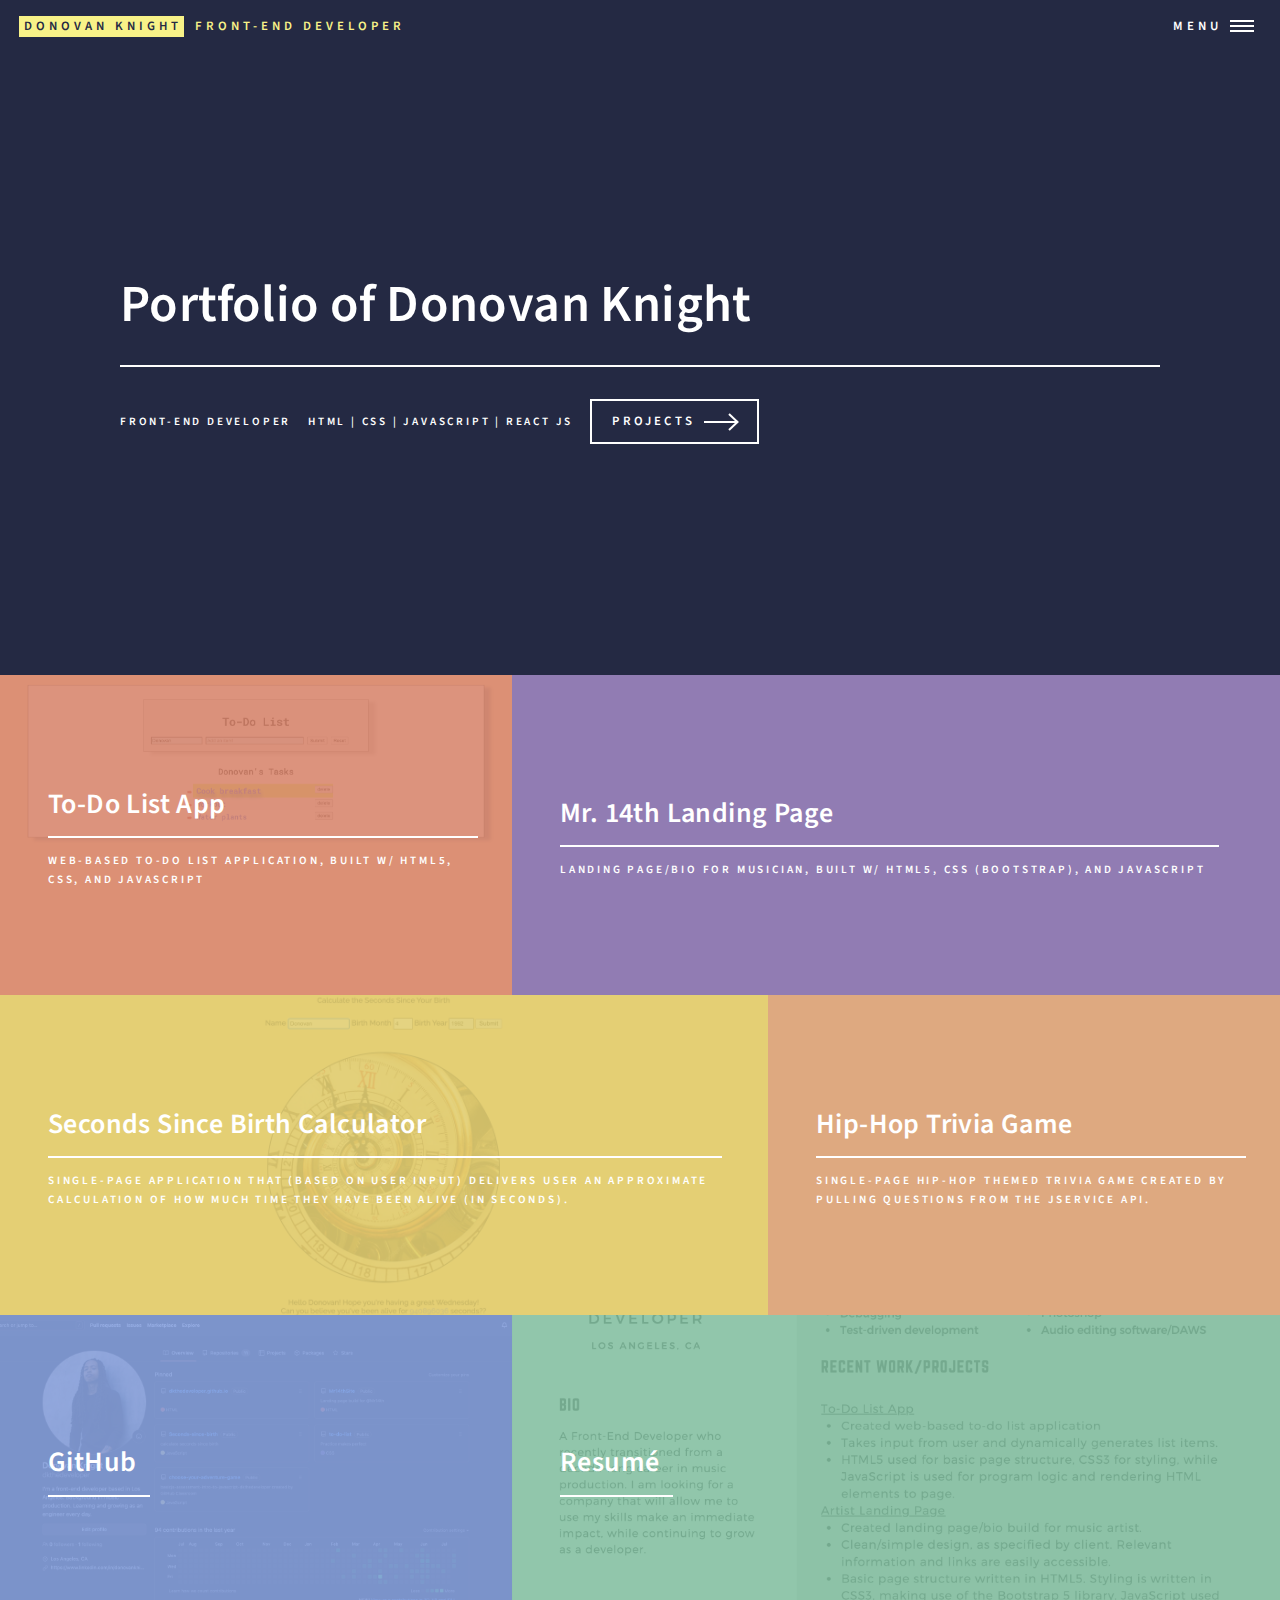
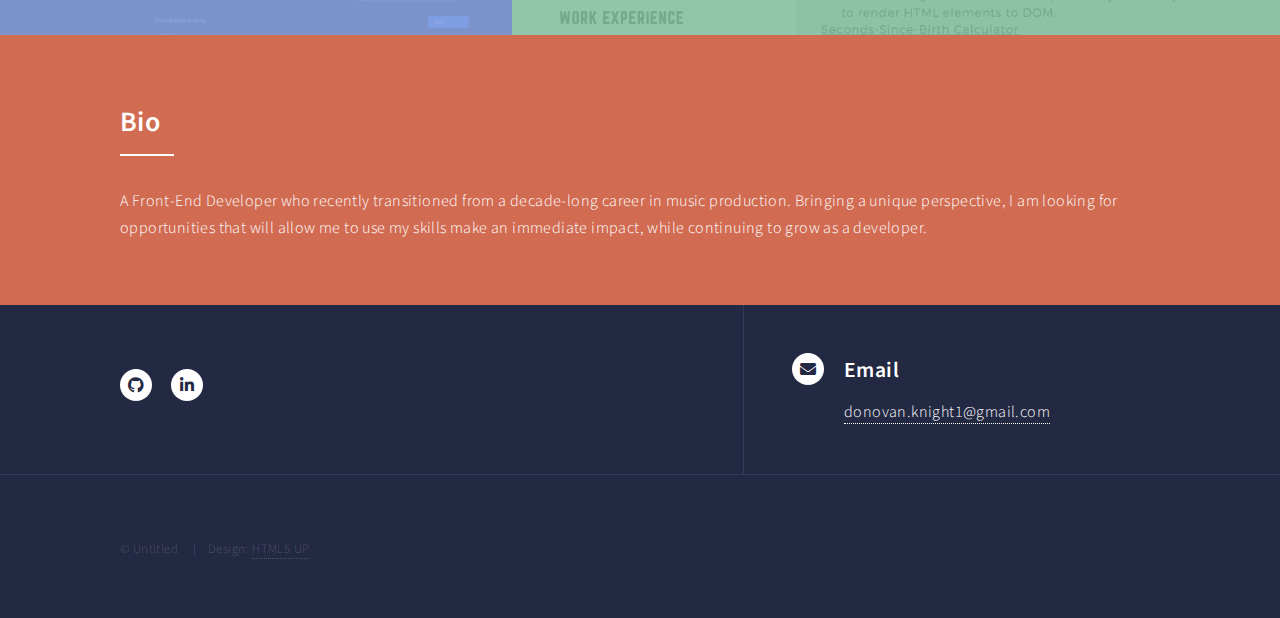
==== index.html @ 3ef10c9f "Installed Google tag for tracking site visitors" ====
<!DOCTYPE html>
<!--
	Forty by HTML5 UP
	html5up.net | @ajlkn
	Free for personal and commercial use under the CCA 3.0 license (html5up.net/license)
-->
<html>
  <head>

    <!-- Google tag (gtag.js) -->
<script async src="https://www.googletagmanager.com/gtag/js?id=G-RKEDVB0W51"></script>
<script>
  window.dataLayer = window.dataLayer || [];
  function gtag(){dataLayer.push(arguments);}
  gtag('js', new Date());

  gtag('config', 'G-RKEDVB0W51');
</script>

    <title>Donovan Knight: Front-End Developer</title>
    <meta charset="utf-8" />
    <meta
      name="viewport"
      content="width=device-width, initial-scale=1, user-scalable=no"
    />
    <link rel="stylesheet" href="assets/css/main.css" />
    <noscript
      ><link rel="stylesheet" href="assets/css/noscript.css"
    /></noscript>
  </head>
  <body class="is-preload">
    <!-- Wrapper -->
    <div id="wrapper">
      <!-- Header -->
      <header id="header" class="alt">
        <a href="index.html" class="logo"
          ><strong>Donovan Knight</strong> <span>Front-End Developer</span></a
        >
        <nav>
          <a href="#menu">Menu</a>
        </nav>
      </header>

      <!-- Menu -->
      <nav id="menu">
        <ul class="links">
          <li><a href="index.html">Home</a></li>
          <li><a href="#one">Projects</a></li>
          <li>
            <a href="https://github.com/dkthedeveloper" target="_blank"
              >GitHub</a
            >
          </li>
          <li>
            <a href="https://www.linkedin.com/in/donovanknight/" target="_blank"
              >LinkedIn</a
            >
          </li>
        </ul>
      </nav>

      <!-- Banner -->
      <section id="banner" class="major">
        <div class="inner">
          <header class="major">
            <h1>Portfolio of Donovan Knight</h1>
          </header>
          <div class="content">
            <p>Front-End Developer</p>
            <p><strong>HTML | CSS | JavaScript | React JS</strong></p>
            <ul class="actions">
              <li><a href="#one" class="button next scrolly">Projects</a></li>
            </ul>
          </div>
        </div>
      </section>

      <!-- Main -->
      <div id="main">
        <!-- One -->
        <section id="one" class="tiles">
          <article>
            <span class="image">
              <img
                src="images/to-do-list.png"
                alt="to-do list app screenshot"
              />
            </span>
            <header class="major">
              <h3>
                <a
                  href="https://dkthedeveloper.github.io/to-do-list/"
                  target="_blank"
                  class="link"
                  >To-Do List App</a
                >
              </h3>
              <p>
                Web-based to-do list application, built w/ HTML5, CSS,
                and JavaScript
              </p>
            </header>
          </article>
          <article>
            <span class="image">
              <img
                src="images/mr14th-landing-page.png"
                alt="artist landing page screenshot"
              />
            </span>
            <header class="major">
              <h3>
                <a
                  href="https://mr14th.netlify.app/"
                  target="_blank"
                  class="link"
                  >Mr. 14th Landing Page</a
                >
              </h3>
              <p>
                Landing page/bio for musician, built w/ HTML5, CSS (Bootstrap),
                and JavaScript
              </p>
            </header>
          </article>
          <article>
            <span class="image">
              <img
                src="images/seconds-since-birth.png"
                alt="Seconds since birth app screenshot"
              />
            </span>
            <header class="major">
              <h3>
                <a
                  href="https://dkthedeveloper.github.io/Seconds-since-birth/"
                  target="_blank"
                  class="link"
                  >Seconds Since Birth Calculator</a
                >
              </h3>
              <p>
                Single-page application that (based on user input) delivers user
                an approximate<br />
                calculation of how much time they have been alive (in seconds).
              </p>
            </header>
          </article>
          <article>
            <span class="image">
              <img
                src="images/hip-hop-trivia.png"
                alt="hip-hop trivia game screenshot"
              />
            </span>
            <header class="major">
              <h3>
                <a
                  href="https://dkthedev.com/hip-hop-trivia-game/"
                  target="_blank"
                  class="link"
                  >Hip-Hop Trivia Game</a
                >
              </h3>
              <p>
                Single-page Hip-hop themed trivia game created by pulling
                questions from the JService API.
              </p>
            </header>
          </article>
          <article>
            <span class="image">
              <img src="images/GitHub.png" alt="GitHub page" />
            </span>
            <header class="major">
              <h3>
                <a
                  href="https://github.com/dkthedeveloper"
                  target="_blank"
                  class="link"
                  >GitHub</a
                >
              </h3>
            </header>
          </article>
          <article>
            <span class="image">
              <img src="images/resume-8-4-2.jpg" alt="Resumé" />
            </span>
            <header class="major">
              <h3>
                <a
                  href="images/Donovan-Knight-Resume-8-4-no-phone.pdf"
                  target="_blank"
                  class="link"
                  >Resumé</a
                >
              </h3>
            </header>
          </article>
        </section>

        <!-- Two -->
        <section id="two">
          <div class="inner">
            <header class="major">
              <h2>Bio</h2>
            </header>
            <p>
              A Front-End Developer who recently transitioned from a decade-long
              career in music production. Bringing a unique perspective, I am
              looking for opportunities that will allow me to use my skills make
              an immediate impact, while continuing to grow as a developer.
            </p>
          </div>
        </section>
      </div>

      <!-- Contact -->
      <section id="contact">
        <div class="inner">
          <section>
            <div>
              <ul class="icons">
                <li>
                  <a
                    href="https://github.com/dkthedeveloper"
                    class="icon brands alt fa-github"
                    ><span class="label">GitHub</span></a
                  >
                </li>
                <li>
                  <a
                    href="https://www.linkedin.com/in/donovanknight/"
                    class="icon brands alt fa-linkedin-in"
                    ><span class="label">LinkedIn</span></a
                  >
                </li>
              </ul>
            </div>
          </section>
          <section class="split">
            <section>
              <div class="contact-method">
                <span class="icon solid alt fa-envelope"></span>
                <h3>Email</h3>
                <a href="#">donovan.knight1@gmail.com</a>
              </div>
            </section>
          </section>
        </div>
      </section>

      <!-- Footer -->
      <footer id="footer">
        <div class="inner">
          <ul class="copyright">
            <li>&copy; Untitled</li>
            <li>Design: <a href="https://html5up.net">HTML5 UP</a></li>
          </ul>
        </div>
      </footer>
    </div>

    <!-- Scripts -->
    <script src="assets/js/jquery.min.js"></script>
    <script src="assets/js/jquery.scrolly.min.js"></script>
    <script src="assets/js/jquery.scrollex.min.js"></script>
    <script src="assets/js/browser.min.js"></script>
    <script src="assets/js/breakpoints.min.js"></script>
    <script src="assets/js/util.js"></script>
    <script src="assets/js/main.js"></script>
  </body>
</html>
---- assets/css/main.css ----
@import url(fontawesome-all.min.css);
@import url("https://fonts.googleapis.com/css?family=Source+Sans+Pro:300,300italic,600,600italic");

/*
	Forty by HTML5 UP
	html5up.net | @ajlkn
	Free for personal and commercial use under the CCA 3.0 license (html5up.net/license)
*/

html, body, div, span, applet, object,
iframe, h1, h2, h3, h4, h5, h6, p, blockquote,
pre, a, abbr, acronym, address, big, cite,
code, del, dfn, em, img, ins, kbd, q, s, samp,
small, strike, strong, sub, sup, tt, var, b,
u, i, center, dl, dt, dd, ol, ul, li, fieldset,
form, label, legend, table, caption, tbody,
tfoot, thead, tr, th, td, article, aside,
canvas, details, embed, figure, figcaption,
footer, header, hgroup, menu, nav, output, ruby,
section, summary, time, mark, audio, video {
	margin: 0;
	padding: 0;
	border: 0;
	font-size: 100%;
	font: inherit;
	vertical-align: baseline;}

article, aside, details, figcaption, figure,
footer, header, hgroup, menu, nav, section {
	display: block;}

body {
	line-height: 1;
}

ol, ul {
	list-style: none;
}

blockquote, q {
	quotes: none;
}

	blockquote:before, blockquote:after, q:before, q:after {
		content: '';
		content: none;
	}

table {
	border-collapse: collapse;
	border-spacing: 0;
}

body {
	-webkit-text-size-adjust: none;
}

mark {
	background-color: transparent;
	color: inherit;
}

input::-moz-focus-inner {
	border: 0;
	padding: 0;
}

input, select, textarea {
	-moz-appearance: none;
	-webkit-appearance: none;
	-ms-appearance: none;
	appearance: none;
}

/* Basic */

	@-ms-viewport {
		width: device-width;
	}

	body {
		-ms-overflow-style: scrollbar;
	}

	@media screen and (max-width: 480px) {

		html, body {
			min-width: 320px;
		}

	}

	html {
		box-sizing: border-box;
	}

	*, *:before, *:after {
		box-sizing: inherit;
	}

	body {
		background: #242943;
	}

		body.is-preload *, body.is-preload *:before, body.is-preload *:after {
			-moz-animation: none !important;
			-webkit-animation: none !important;
			-ms-animation: none !important;
			animation: none !important;
			-moz-transition: none !important;
			-webkit-transition: none !important;
			-ms-transition: none !important;
			transition: none !important;
		}

/* Type */

	body, input, select, textarea {
		color: #ffffff;
		font-family: "Source Sans Pro", Helvetica, sans-serif;
		font-size: 17pt;
		font-weight: 300;
		letter-spacing: 0.025em;
		line-height: 1.65;
	}

		@media screen and (max-width: 1680px) {

			body, input, select, textarea {
				font-size: 14pt;
			}

		}

		@media screen and (max-width: 1280px) {

			body, input, select, textarea {
				font-size: 12pt;
			}

		}

		@media screen and (max-width: 360px) {

			body, input, select, textarea {
				font-size: 11pt;
			}

		}

	a {
		-moz-transition: color 0.2s ease-in-out, border-bottom-color 0.2s ease-in-out;
		-webkit-transition: color 0.2s ease-in-out, border-bottom-color 0.2s ease-in-out;
		-ms-transition: color 0.2s ease-in-out, border-bottom-color 0.2s ease-in-out;
		transition: color 0.2s ease-in-out, border-bottom-color 0.2s ease-in-out;
		border-bottom: dotted 1px;
		color: inherit;
		text-decoration: none;
	}

		a:hover {
			border-bottom-color: transparent;
			color: #f8f288 !important;
		}

		a:active {
			color: #f8f288 !important;
		}

	strong, b {
		color: #ffffff;
		font-weight: 600;
	}

	em, i {
		font-style: italic;
	}

	p {
		margin: 0 0 2em 0;
	}

	h1, h2, h3, h4, h5, h6 {
		color: #ffffff;
		font-weight: 600;
		line-height: 1.65;
		margin: 0 0 1em 0;
	}

		h1 a, h2 a, h3 a, h4 a, h5 a, h6 a {
			color: inherit;
			border-bottom: 0;
		}

	h1 {
		font-size: 2.5em;
	}

	h2 {
		font-size: 1.75em;
	}

	h3 {
		font-size: 1.35em;
	}

	h4 {
		font-size: 1.1em;
	}

	h5 {
		font-size: 0.9em;
	}

	h6 {
		font-size: 0.7em;
	}

	@media screen and (max-width: 736px) {

		h1 {
			font-size: 2em;
		}

		h2 {
			font-size: 1.5em;
		}

		h3 {
			font-size: 1.25em;
		}

	}

	sub {
		font-size: 0.8em;
		position: relative;
		top: 0.5em;
	}

	sup {
		font-size: 0.8em;
		position: relative;
		top: -0.5em;
	}

	blockquote {
		border-left: solid 4px rgba(212, 212, 255, 0.1);
		font-style: italic;
		margin: 0 0 2em 0;
		padding: 0.5em 0 0.5em 2em;
	}

	code {
		background: rgba(212, 212, 255, 0.035);
		font-family: "Courier New", monospace;
		font-size: 0.9em;
		margin: 0 0.25em;
		padding: 0.25em 0.65em;
	}

	pre {
		-webkit-overflow-scrolling: touch;
		font-family: "Courier New", monospace;
		font-size: 0.9em;
		margin: 0 0 2em 0;
	}

		pre code {
			display: block;
			line-height: 1.75;
			padding: 1em 1.5em;
			overflow-x: auto;
		}

	hr {
		border: 0;
		border-bottom: solid 1px rgba(212, 212, 255, 0.1);
		margin: 2em 0;
	}

		hr.major {
			margin: 3em 0;
		}

	.align-left {
		text-align: left;
	}

	.align-center {
		text-align: center;
	}

	.align-right {
		text-align: right;
	}

/* Row */

	.row {
		display: flex;
		flex-wrap: wrap;
		box-sizing: border-box;
		align-items: stretch;
	}

		.row > * {
			box-sizing: border-box;
		}

		.row.gtr-uniform > * > :last-child {
			margin-bottom: 0;
		}

		.row.aln-left {
			justify-content: flex-start;
		}

		.row.aln-center {
			justify-content: center;
		}

		.row.aln-right {
			justify-content: flex-end;
		}

		.row.aln-top {
			align-items: flex-start;
		}

		.row.aln-middle {
			align-items: center;
		}

		.row.aln-bottom {
			align-items: flex-end;
		}

		.row > .imp {
			order: -1;
		}

		.row > .col-1 {
			width: 8.33333%;
		}

		.row > .off-1 {
			margin-left: 8.33333%;
		}

		.row > .col-2 {
			width: 16.66667%;
		}

		.row > .off-2 {
			margin-left: 16.66667%;
		}

		.row > .col-3 {
			width: 25%;
		}

		.row > .off-3 {
			margin-left: 25%;
		}

		.row > .col-4 {
			width: 33.33333%;
		}

		.row > .off-4 {
			margin-left: 33.33333%;
		}

		.row > .col-5 {
			width: 41.66667%;
		}

		.row > .off-5 {
			margin-left: 41.66667%;
		}

		.row > .col-6 {
			width: 50%;
		}

		.row > .off-6 {
			margin-left: 50%;
		}

		.row > .col-7 {
			width: 58.33333%;
		}

		.row > .off-7 {
			margin-left: 58.33333%;
		}

		.row > .col-8 {
			width: 66.66667%;
		}

		.row > .off-8 {
			margin-left: 66.66667%;
		}

		.row > .col-9 {
			width: 75%;
		}

		.row > .off-9 {
			margin-left: 75%;
		}

		.row > .col-10 {
			width: 83.33333%;
		}

		.row > .off-10 {
			margin-left: 83.33333%;
		}

		.row > .col-11 {
			width: 91.66667%;
		}

		.row > .off-11 {
			margin-left: 91.66667%;
		}

		.row > .col-12 {
			width: 100%;
		}

		.row > .off-12 {
			margin-left: 100%;
		}

		.row.gtr-0 {
			margin-top: 0;
			margin-left: 0em;
		}

			.row.gtr-0 > * {
				padding: 0 0 0 0em;
			}

			.row.gtr-0.gtr-uniform {
				margin-top: 0em;
			}

				.row.gtr-0.gtr-uniform > * {
					padding-top: 0em;
				}

		.row.gtr-25 {
			margin-top: 0;
			margin-left: -0.5em;
		}

			.row.gtr-25 > * {
				padding: 0 0 0 0.5em;
			}

			.row.gtr-25.gtr-uniform {
				margin-top: -0.5em;
			}

				.row.gtr-25.gtr-uniform > * {
					padding-top: 0.5em;
				}

		.row.gtr-50 {
			margin-top: 0;
			margin-left: -1em;
		}

			.row.gtr-50 > * {
				padding: 0 0 0 1em;
			}

			.row.gtr-50.gtr-uniform {
				margin-top: -1em;
			}

				.row.gtr-50.gtr-uniform > * {
					padding-top: 1em;
				}

		.row {
			margin-top: 0;
			margin-left: -2em;
		}

			.row > * {
				padding: 0 0 0 2em;
			}

			.row.gtr-uniform {
				margin-top: -2em;
			}

				.row.gtr-uniform > * {
					padding-top: 2em;
				}

		.row.gtr-150 {
			margin-top: 0;
			margin-left: -3em;
		}

			.row.gtr-150 > * {
				padding: 0 0 0 3em;
			}

			.row.gtr-150.gtr-uniform {
				margin-top: -3em;
			}

				.row.gtr-150.gtr-uniform > * {
					padding-top: 3em;
				}

		.row.gtr-200 {
			margin-top: 0;
			margin-left: -4em;
		}

			.row.gtr-200 > * {
				padding: 0 0 0 4em;
			}

			.row.gtr-200.gtr-uniform {
				margin-top: -4em;
			}

				.row.gtr-200.gtr-uniform > * {
					padding-top: 4em;
				}

		@media screen and (max-width: 1680px) {

			.row {
				display: flex;
				flex-wrap: wrap;
				box-sizing: border-box;
				align-items: stretch;
			}

				.row > * {
					box-sizing: border-box;
				}

				.row.gtr-uniform > * > :last-child {
					margin-bottom: 0;
				}

				.row.aln-left {
					justify-content: flex-start;
				}

				.row.aln-center {
					justify-content: center;
				}

				.row.aln-right {
					justify-content: flex-end;
				}

				.row.aln-top {
					align-items: flex-start;
				}

				.row.aln-middle {
					align-items: center;
				}

				.row.aln-bottom {
					align-items: flex-end;
				}

				.row > .imp-xlarge {
					order: -1;
				}

				.row > .col-1-xlarge {
					width: 8.33333%;
				}

				.row > .off-1-xlarge {
					margin-left: 8.33333%;
				}

				.row > .col-2-xlarge {
					width: 16.66667%;
				}

				.row > .off-2-xlarge {
					margin-left: 16.66667%;
				}

				.row > .col-3-xlarge {
					width: 25%;
				}

				.row > .off-3-xlarge {
					margin-left: 25%;
				}

				.row > .col-4-xlarge {
					width: 33.33333%;
				}

				.row > .off-4-xlarge {
					margin-left: 33.33333%;
				}

				.row > .col-5-xlarge {
					width: 41.66667%;
				}

				.row > .off-5-xlarge {
					margin-left: 41.66667%;
				}

				.row > .col-6-xlarge {
					width: 50%;
				}

				.row > .off-6-xlarge {
					margin-left: 50%;
				}

				.row > .col-7-xlarge {
					width: 58.33333%;
				}

				.row > .off-7-xlarge {
					margin-left: 58.33333%;
				}

				.row > .col-8-xlarge {
					width: 66.66667%;
				}

				.row > .off-8-xlarge {
					margin-left: 66.66667%;
				}

				.row > .col-9-xlarge {
					width: 75%;
				}

				.row > .off-9-xlarge {
					margin-left: 75%;
				}

				.row > .col-10-xlarge {
					width: 83.33333%;
				}

				.row > .off-10-xlarge {
					margin-left: 83.33333%;
				}

				.row > .col-11-xlarge {
					width: 91.66667%;
				}

				.row > .off-11-xlarge {
					margin-left: 91.66667%;
				}

				.row > .col-12-xlarge {
					width: 100%;
				}

				.row > .off-12-xlarge {
					margin-left: 100%;
				}

				.row.gtr-0 {
					margin-top: 0;
					margin-left: 0em;
				}

					.row.gtr-0 > * {
						padding: 0 0 0 0em;
					}

					.row.gtr-0.gtr-uniform {
						margin-top: 0em;
					}

						.row.gtr-0.gtr-uniform > * {
							padding-top: 0em;
						}

				.row.gtr-25 {
					margin-top: 0;
					margin-left: -0.5em;
				}

					.row.gtr-25 > * {
						padding: 0 0 0 0.5em;
					}

					.row.gtr-25.gtr-uniform {
						margin-top: -0.5em;
					}

						.row.gtr-25.gtr-uniform > * {
							padding-top: 0.5em;
						}

				.row.gtr-50 {
					margin-top: 0;
					margin-left: -1em;
				}

					.row.gtr-50 > * {
						padding: 0 0 0 1em;
					}

					.row.gtr-50.gtr-uniform {
						margin-top: -1em;
					}

						.row.gtr-50.gtr-uniform > * {
							padding-top: 1em;
						}

				.row {
					margin-top: 0;
					margin-left: -2em;
				}

					.row > * {
						padding: 0 0 0 2em;
					}

					.row.gtr-uniform {
						margin-top: -2em;
					}

						.row.gtr-uniform > * {
							padding-top: 2em;
						}

				.row.gtr-150 {
					margin-top: 0;
					margin-left: -3em;
				}

					.row.gtr-150 > * {
						padding: 0 0 0 3em;
					}

					.row.gtr-150.gtr-uniform {
						margin-top: -3em;
					}

						.row.gtr-150.gtr-uniform > * {
							padding-top: 3em;
						}

				.row.gtr-200 {
					margin-top: 0;
					margin-left: -4em;
				}

					.row.gtr-200 > * {
						padding: 0 0 0 4em;
					}

					.row.gtr-200.gtr-uniform {
						margin-top: -4em;
					}

						.row.gtr-200.gtr-uniform > * {
							padding-top: 4em;
						}

		}

		@media screen and (max-width: 1280px) {

			.row {
				display: flex;
				flex-wrap: wrap;
				box-sizing: border-box;
				align-items: stretch;
			}

				.row > * {
					box-sizing: border-box;
				}

				.row.gtr-uniform > * > :last-child {
					margin-bottom: 0;
				}

				.row.aln-left {
					justify-content: flex-start;
				}

				.row.aln-center {
					justify-content: center;
				}

				.row.aln-right {
					justify-content: flex-end;
				}

				.row.aln-top {
					align-items: flex-start;
				}

				.row.aln-middle {
					align-items: center;
				}

				.row.aln-bottom {
					align-items: flex-end;
				}

				.row > .imp-large {
					order: -1;
				}

				.row > .col-1-large {
					width: 8.33333%;
				}

				.row > .off-1-large {
					margin-left: 8.33333%;
				}

				.row > .col-2-large {
					width: 16.66667%;
				}

				.row > .off-2-large {
					margin-left: 16.66667%;
				}

				.row > .col-3-large {
					width: 25%;
				}

				.row > .off-3-large {
					margin-left: 25%;
				}

				.row > .col-4-large {
					width: 33.33333%;
				}

				.row > .off-4-large {
					margin-left: 33.33333%;
				}

				.row > .col-5-large {
					width: 41.66667%;
				}

				.row > .off-5-large {
					margin-left: 41.66667%;
				}

				.row > .col-6-large {
					width: 50%;
				}

				.row > .off-6-large {
					margin-left: 50%;
				}

				.row > .col-7-large {
					width: 58.33333%;
				}

				.row > .off-7-large {
					margin-left: 58.33333%;
				}

				.row > .col-8-large {
					width: 66.66667%;
				}

				.row > .off-8-large {
					margin-left: 66.66667%;
				}

				.row > .col-9-large {
					width: 75%;
				}

				.row > .off-9-large {
					margin-left: 75%;
				}

				.row > .col-10-large {
					width: 83.33333%;
				}

				.row > .off-10-large {
					margin-left: 83.33333%;
				}

				.row > .col-11-large {
					width: 91.66667%;
				}

				.row > .off-11-large {
					margin-left: 91.66667%;
				}

				.row > .col-12-large {
					width: 100%;
				}

				.row > .off-12-large {
					margin-left: 100%;
				}

				.row.gtr-0 {
					margin-top: 0;
					margin-left: 0em;
				}

					.row.gtr-0 > * {
						padding: 0 0 0 0em;
					}

					.row.gtr-0.gtr-uniform {
						margin-top: 0em;
					}

						.row.gtr-0.gtr-uniform > * {
							padding-top: 0em;
						}

				.row.gtr-25 {
					margin-top: 0;
					margin-left: -0.375em;
				}

					.row.gtr-25 > * {
						padding: 0 0 0 0.375em;
					}

					.row.gtr-25.gtr-uniform {
						margin-top: -0.375em;
					}

						.row.gtr-25.gtr-uniform > * {
							padding-top: 0.375em;
						}

				.row.gtr-50 {
					margin-top: 0;
					margin-left: -0.75em;
				}

					.row.gtr-50 > * {
						padding: 0 0 0 0.75em;
					}

					.row.gtr-50.gtr-uniform {
						margin-top: -0.75em;
					}

						.row.gtr-50.gtr-uniform > * {
							padding-top: 0.75em;
						}

				.row {
					margin-top: 0;
					margin-left: -1.5em;
				}

					.row > * {
						padding: 0 0 0 1.5em;
					}

					.row.gtr-uniform {
						margin-top: -1.5em;
					}

						.row.gtr-uniform > * {
							padding-top: 1.5em;
						}

				.row.gtr-150 {
					margin-top: 0;
					margin-left: -2.25em;
				}

					.row.gtr-150 > * {
						padding: 0 0 0 2.25em;
					}

					.row.gtr-150.gtr-uniform {
						margin-top: -2.25em;
					}

						.row.gtr-150.gtr-uniform > * {
							padding-top: 2.25em;
						}

				.row.gtr-200 {
					margin-top: 0;
					margin-left: -3em;
				}

					.row.gtr-200 > * {
						padding: 0 0 0 3em;
					}

					.row.gtr-200.gtr-uniform {
						margin-top: -3em;
					}

						.row.gtr-200.gtr-uniform > * {
							padding-top: 3em;
						}

		}

		@media screen and (max-width: 980px) {

			.row {
				display: flex;
				flex-wrap: wrap;
				box-sizing: border-box;
				align-items: stretch;
			}

				.row > * {
					box-sizing: border-box;
				}

				.row.gtr-uniform > * > :last-child {
					margin-bottom: 0;
				}

				.row.aln-left {
					justify-content: flex-start;
				}

				.row.aln-center {
					justify-content: center;
				}

				.row.aln-right {
					justify-content: flex-end;
				}

				.row.aln-top {
					align-items: flex-start;
				}

				.row.aln-middle {
					align-items: center;
				}

				.row.aln-bottom {
					align-items: flex-end;
				}

				.row > .imp-medium {
					order: -1;
				}

				.row > .col-1-medium {
					width: 8.33333%;
				}

				.row > .off-1-medium {
					margin-left: 8.33333%;
				}

				.row > .col-2-medium {
					width: 16.66667%;
				}

				.row > .off-2-medium {
					margin-left: 16.66667%;
				}

				.row > .col-3-medium {
					width: 25%;
				}

				.row > .off-3-medium {
					margin-left: 25%;
				}

				.row > .col-4-medium {
					width: 33.33333%;
				}

				.row > .off-4-medium {
					margin-left: 33.33333%;
				}

				.row > .col-5-medium {
					width: 41.66667%;
				}

				.row > .off-5-medium {
					margin-left: 41.66667%;
				}

				.row > .col-6-medium {
					width: 50%;
				}

				.row > .off-6-medium {
					margin-left: 50%;
				}

				.row > .col-7-medium {
					width: 58.33333%;
				}

				.row > .off-7-medium {
					margin-left: 58.33333%;
				}

				.row > .col-8-medium {
					width: 66.66667%;
				}

				.row > .off-8-medium {
					margin-left: 66.66667%;
				}

				.row > .col-9-medium {
					width: 75%;
				}

				.row > .off-9-medium {
					margin-left: 75%;
				}

				.row > .col-10-medium {
					width: 83.33333%;
				}

				.row > .off-10-medium {
					margin-left: 83.33333%;
				}

				.row > .col-11-medium {
					width: 91.66667%;
				}

				.row > .off-11-medium {
					margin-left: 91.66667%;
				}

				.row > .col-12-medium {
					width: 100%;
				}

				.row > .off-12-medium {
					margin-left: 100%;
				}

				.row.gtr-0 {
					margin-top: 0;
					margin-left: 0em;
				}

					.row.gtr-0 > * {
						padding: 0 0 0 0em;
					}

					.row.gtr-0.gtr-uniform {
						margin-top: 0em;
					}

						.row.gtr-0.gtr-uniform > * {
							padding-top: 0em;
						}

				.row.gtr-25 {
					margin-top: 0;
					margin-left: -0.375em;
				}

					.row.gtr-25 > * {
						padding: 0 0 0 0.375em;
					}

					.row.gtr-25.gtr-uniform {
						margin-top: -0.375em;
					}

						.row.gtr-25.gtr-uniform > * {
							padding-top: 0.375em;
						}

				.row.gtr-50 {
					margin-top: 0;
					margin-left: -0.75em;
				}

					.row.gtr-50 > * {
						padding: 0 0 0 0.75em;
					}

					.row.gtr-50.gtr-uniform {
						margin-top: -0.75em;
					}

						.row.gtr-50.gtr-uniform > * {
							padding-top: 0.75em;
						}

				.row {
					margin-top: 0;
					margin-left: -1.5em;
				}

					.row > * {
						padding: 0 0 0 1.5em;
					}

					.row.gtr-uniform {
						margin-top: -1.5em;
					}

						.row.gtr-uniform > * {
							padding-top: 1.5em;
						}

				.row.gtr-150 {
					margin-top: 0;
					margin-left: -2.25em;
				}

					.row.gtr-150 > * {
						padding: 0 0 0 2.25em;
					}

					.row.gtr-150.gtr-uniform {
						margin-top: -2.25em;
					}

						.row.gtr-150.gtr-uniform > * {
							padding-top: 2.25em;
						}

				.row.gtr-200 {
					margin-top: 0;
					margin-left: -3em;
				}

					.row.gtr-200 > * {
						padding: 0 0 0 3em;
					}

					.row.gtr-200.gtr-uniform {
						margin-top: -3em;
					}

						.row.gtr-200.gtr-uniform > * {
							padding-top: 3em;
						}

		}

		@media screen and (max-width: 736px) {

			.row {
				display: flex;
				flex-wrap: wrap;
				box-sizing: border-box;
				align-items: stretch;
			}

				.row > * {
					box-sizing: border-box;
				}

				.row.gtr-uniform > * > :last-child {
					margin-bottom: 0;
				}

				.row.aln-left {
					justify-content: flex-start;
				}

				.row.aln-center {
					justify-content: center;
				}

				.row.aln-right {
					justify-content: flex-end;
				}

				.row.aln-top {
					align-items: flex-start;
				}

				.row.aln-middle {
					align-items: center;
				}

				.row.aln-bottom {
					align-items: flex-end;
				}

				.row > .imp-small {
					order: -1;
				}

				.row > .col-1-small {
					width: 8.33333%;
				}

				.row > .off-1-small {
					margin-left: 8.33333%;
				}

				.row > .col-2-small {
					width: 16.66667%;
				}

				.row > .off-2-small {
					margin-left: 16.66667%;
				}

				.row > .col-3-small {
					width: 25%;
				}

				.row > .off-3-small {
					margin-left: 25%;
				}

				.row > .col-4-small {
					width: 33.33333%;
				}

				.row > .off-4-small {
					margin-left: 33.33333%;
				}

				.row > .col-5-small {
					width: 41.66667%;
				}

				.row > .off-5-small {
					margin-left: 41.66667%;
				}

				.row > .col-6-small {
					width: 50%;
				}

				.row > .off-6-small {
					margin-left: 50%;
				}

				.row > .col-7-small {
					width: 58.33333%;
				}

				.row > .off-7-small {
					margin-left: 58.33333%;
				}

				.row > .col-8-small {
					width: 66.66667%;
				}

				.row > .off-8-small {
					margin-left: 66.66667%;
				}

				.row > .col-9-small {
					width: 75%;
				}

				.row > .off-9-small {
					margin-left: 75%;
				}

				.row > .col-10-small {
					width: 83.33333%;
				}

				.row > .off-10-small {
					margin-left: 83.33333%;
				}

				.row > .col-11-small {
					width: 91.66667%;
				}

				.row > .off-11-small {
					margin-left: 91.66667%;
				}

				.row > .col-12-small {
					width: 100%;
				}

				.row > .off-12-small {
					margin-left: 100%;
				}

				.row.gtr-0 {
					margin-top: 0;
					margin-left: 0em;
				}

					.row.gtr-0 > * {
						padding: 0 0 0 0em;
					}

					.row.gtr-0.gtr-uniform {
						margin-top: 0em;
					}

						.row.gtr-0.gtr-uniform > * {
							padding-top: 0em;
						}

				.row.gtr-25 {
					margin-top: 0;
					margin-left: -0.3125em;
				}

					.row.gtr-25 > * {
						padding: 0 0 0 0.3125em;
					}

					.row.gtr-25.gtr-uniform {
						margin-top: -0.3125em;
					}

						.row.gtr-25.gtr-uniform > * {
							padding-top: 0.3125em;
						}

				.row.gtr-50 {
					margin-top: 0;
					margin-left: -0.625em;
				}

					.row.gtr-50 > * {
						padding: 0 0 0 0.625em;
					}

					.row.gtr-50.gtr-uniform {
						margin-top: -0.625em;
					}

						.row.gtr-50.gtr-uniform > * {
							padding-top: 0.625em;
						}

				.row {
					margin-top: 0;
					margin-left: -1.25em;
				}

					.row > * {
						padding: 0 0 0 1.25em;
					}

					.row.gtr-uniform {
						margin-top: -1.25em;
					}

						.row.gtr-uniform > * {
							padding-top: 1.25em;
						}

				.row.gtr-150 {
					margin-top: 0;
					margin-left: -1.875em;
				}

					.row.gtr-150 > * {
						padding: 0 0 0 1.875em;
					}

					.row.gtr-150.gtr-uniform {
						margin-top: -1.875em;
					}

						.row.gtr-150.gtr-uniform > * {
							padding-top: 1.875em;
						}

				.row.gtr-200 {
					margin-top: 0;
					margin-left: -2.5em;
				}

					.row.gtr-200 > * {
						padding: 0 0 0 2.5em;
					}

					.row.gtr-200.gtr-uniform {
						margin-top: -2.5em;
					}

						.row.gtr-200.gtr-uniform > * {
							padding-top: 2.5em;
						}

		}

		@media screen and (max-width: 480px) {

			.row {
				display: flex;
				flex-wrap: wrap;
				box-sizing: border-box;
				align-items: stretch;
			}

				.row > * {
					box-sizing: border-box;
				}

				.row.gtr-uniform > * > :last-child {
					margin-bottom: 0;
				}

				.row.aln-left {
					justify-content: flex-start;
				}

				.row.aln-center {
					justify-content: center;
				}

				.row.aln-right {
					justify-content: flex-end;
				}

				.row.aln-top {
					align-items: flex-start;
				}

				.row.aln-middle {
					align-items: center;
				}

				.row.aln-bottom {
					align-items: flex-end;
				}

				.row > .imp-xsmall {
					order: -1;
				}

				.row > .col-1-xsmall {
					width: 8.33333%;
				}

				.row > .off-1-xsmall {
					margin-left: 8.33333%;
				}

				.row > .col-2-xsmall {
					width: 16.66667%;
				}

				.row > .off-2-xsmall {
					margin-left: 16.66667%;
				}

				.row > .col-3-xsmall {
					width: 25%;
				}

				.row > .off-3-xsmall {
					margin-left: 25%;
				}

				.row > .col-4-xsmall {
					width: 33.33333%;
				}

				.row > .off-4-xsmall {
					margin-left: 33.33333%;
				}

				.row > .col-5-xsmall {
					width: 41.66667%;
				}

				.row > .off-5-xsmall {
					margin-left: 41.66667%;
				}

				.row > .col-6-xsmall {
					width: 50%;
				}

				.row > .off-6-xsmall {
					margin-left: 50%;
				}

				.row > .col-7-xsmall {
					width: 58.33333%;
				}

				.row > .off-7-xsmall {
					margin-left: 58.33333%;
				}

				.row > .col-8-xsmall {
					width: 66.66667%;
				}

				.row > .off-8-xsmall {
					margin-left: 66.66667%;
				}

				.row > .col-9-xsmall {
					width: 75%;
				}

				.row > .off-9-xsmall {
					margin-left: 75%;
				}

				.row > .col-10-xsmall {
					width: 83.33333%;
				}

				.row > .off-10-xsmall {
					margin-left: 83.33333%;
				}

				.row > .col-11-xsmall {
					width: 91.66667%;
				}

				.row > .off-11-xsmall {
					margin-left: 91.66667%;
				}

				.row > .col-12-xsmall {
					width: 100%;
				}

				.row > .off-12-xsmall {
					margin-left: 100%;
				}

				.row.gtr-0 {
					margin-top: 0;
					margin-left: 0em;
				}

					.row.gtr-0 > * {
						padding: 0 0 0 0em;
					}

					.row.gtr-0.gtr-uniform {
						margin-top: 0em;
					}

						.row.gtr-0.gtr-uniform > * {
							padding-top: 0em;
						}

				.row.gtr-25 {
					margin-top: 0;
					margin-left: -0.3125em;
				}

					.row.gtr-25 > * {
						padding: 0 0 0 0.3125em;
					}

					.row.gtr-25.gtr-uniform {
						margin-top: -0.3125em;
					}

						.row.gtr-25.gtr-uniform > * {
							padding-top: 0.3125em;
						}

				.row.gtr-50 {
					margin-top: 0;
					margin-left: -0.625em;
				}

					.row.gtr-50 > * {
						padding: 0 0 0 0.625em;
					}

					.row.gtr-50.gtr-uniform {
						margin-top: -0.625em;
					}

						.row.gtr-50.gtr-uniform > * {
							padding-top: 0.625em;
						}

				.row {
					margin-top: 0;
					margin-left: -1.25em;
				}

					.row > * {
						padding: 0 0 0 1.25em;
					}

					.row.gtr-uniform {
						margin-top: -1.25em;
					}

						.row.gtr-uniform > * {
							padding-top: 1.25em;
						}

				.row.gtr-150 {
					margin-top: 0;
					margin-left: -1.875em;
				}

					.row.gtr-150 > * {
						padding: 0 0 0 1.875em;
					}

					.row.gtr-150.gtr-uniform {
						margin-top: -1.875em;
					}

						.row.gtr-150.gtr-uniform > * {
							padding-top: 1.875em;
						}

				.row.gtr-200 {
					margin-top: 0;
					margin-left: -2.5em;
				}

					.row.gtr-200 > * {
						padding: 0 0 0 2.5em;
					}

					.row.gtr-200.gtr-uniform {
						margin-top: -2.5em;
					}

						.row.gtr-200.gtr-uniform > * {
							padding-top: 2.5em;
						}

		}

/* Section/Article */

	section.special, article.special {
		text-align: center;
	}

	header.major {
		width: -moz-max-content;
		width: -webkit-max-content;
		width: -ms-max-content;
		width: max-content;
		margin-bottom: 2em;
	}

		header.major > :first-child {
			margin-bottom: 0;
			width: calc(100% + 0.5em);
		}

			header.major > :first-child:after {
				content: '';
				background-color: #ffffff;
				display: block;
				height: 2px;
				margin: 0.325em 0 0.5em 0;
				width: 100%;
			}

		header.major > p {
			font-size: 0.7em;
			font-weight: 600;
			letter-spacing: 0.25em;
			margin-bottom: 0;
			text-transform: uppercase;
		}

		body.is-ie header.major > :first-child:after {
			max-width: 9em;
		}

		body.is-ie header.major > h1:after {
			max-width: 100% !important;
		}

	@media screen and (max-width: 736px) {

		header.major > p br {
			display: none;
		}

	}

/* Form */

	form {
		margin: 0 0 2em 0;
	}

		form > :last-child {
			margin-bottom: 0;
		}

		form > .fields {
			display: -moz-flex;
			display: -webkit-flex;
			display: -ms-flex;
			display: flex;
			-moz-flex-wrap: wrap;
			-webkit-flex-wrap: wrap;
			-ms-flex-wrap: wrap;
			flex-wrap: wrap;
			width: calc(100% + 3em);
			margin: -1.5em 0 2em -1.5em;
		}

			form > .fields > .field {
				-moz-flex-grow: 0;
				-webkit-flex-grow: 0;
				-ms-flex-grow: 0;
				flex-grow: 0;
				-moz-flex-shrink: 0;
				-webkit-flex-shrink: 0;
				-ms-flex-shrink: 0;
				flex-shrink: 0;
				padding: 1.5em 0 0 1.5em;
				width: calc(100% - 1.5em);
			}

				form > .fields > .field.half {
					width: calc(50% - 0.75em);
				}

				form > .fields > .field.third {
					width: calc(100%/3 - 0.5em);
				}

				form > .fields > .field.quarter {
					width: calc(25% - 0.375em);
				}

		@media screen and (max-width: 480px) {

			form > .fields {
				width: calc(100% + 3em);
				margin: -1.5em 0 2em -1.5em;
			}

				form > .fields > .field {
					padding: 1.5em 0 0 1.5em;
					width: calc(100% - 1.5em);
				}

					form > .fields > .field.half {
						width: calc(100% - 1.5em);
					}

					form > .fields > .field.third {
						width: calc(100% - 1.5em);
					}

					form > .fields > .field.quarter {
						width: calc(100% - 1.5em);
					}

		}

	label {
		color: #ffffff;
		display: block;
		font-size: 0.8em;
		font-weight: 600;
		letter-spacing: 0.25em;
		margin: 0 0 1em 0;
		text-transform: uppercase;
	}

	input[type="text"],
	input[type="password"],
	input[type="email"],
	input[type="tel"],
	input[type="search"],
	input[type="url"],
	select,
	textarea {
		-moz-appearance: none;
		-webkit-appearance: none;
		-ms-appearance: none;
		appearance: none;
		background: rgba(212, 212, 255, 0.035);
		border: none;
		border-radius: 0;
		color: inherit;
		display: block;
		outline: 0;
		padding: 0 1em;
		text-decoration: none;
		width: 100%;
	}

		input[type="text"]:invalid,
		input[type="password"]:invalid,
		input[type="email"]:invalid,
		input[type="tel"]:invalid,
		input[type="search"]:invalid,
		input[type="url"]:invalid,
		select:invalid,
		textarea:invalid {
			box-shadow: none;
		}

		input[type="text"]:focus,
		input[type="password"]:focus,
		input[type="email"]:focus,
		input[type="tel"]:focus,
		input[type="search"]:focus,
		input[type="url"]:focus,
		select:focus,
		textarea:focus {
			border-color: #f8f288;
			box-shadow: 0 0 0 2px #f8f288;
		}

	select {
		background-image: url("data:image/svg+xml;charset=utf8,%3Csvg xmlns='http://www.w3.org/2000/svg' width='40' height='40' preserveAspectRatio='none' viewBox='0 0 40 40'%3E%3Cpath d='M9.4,12.3l10.4,10.4l10.4-10.4c0.2-0.2,0.5-0.4,0.9-0.4c0.3,0,0.6,0.1,0.9,0.4l3.3,3.3c0.2,0.2,0.4,0.5,0.4,0.9 c0,0.4-0.1,0.6-0.4,0.9L20.7,31.9c-0.2,0.2-0.5,0.4-0.9,0.4c-0.3,0-0.6-0.1-0.9-0.4L4.3,17.3c-0.2-0.2-0.4-0.5-0.4-0.9 c0-0.4,0.1-0.6,0.4-0.9l3.3-3.3c0.2-0.2,0.5-0.4,0.9-0.4S9.1,12.1,9.4,12.3z' fill='rgba(212, 212, 255, 0.1)' /%3E%3C/svg%3E");
		background-size: 1.25rem;
		background-repeat: no-repeat;
		background-position: calc(100% - 1rem) center;
		height: 2.75em;
		padding-right: 2.75em;
		text-overflow: ellipsis;
	}

		select option {
			color: #ffffff;
			background: #432924;
		}

		select:focus::-ms-value {
			background-color: transparent;
		}

		select::-ms-expand {
			display: none;
		}

	input[type="text"],
	input[type="password"],
	input[type="email"],
	input[type="tel"],
	input[type="search"],
	input[type="url"],
	select {
		height: 2.75em;
	}

	textarea {
		padding: 0.75em 1em;
	}

	input[type="checkbox"],
	input[type="radio"] {
		-moz-appearance: none;
		-webkit-appearance: none;
		-ms-appearance: none;
		appearance: none;
		display: block;
		float: left;
		margin-right: -2em;
		opacity: 0;
		width: 1em;
		z-index: -1;
	}

		input[type="checkbox"] + label,
		input[type="radio"] + label {
			text-decoration: none;
			color: #ffffff;
			cursor: pointer;
			display: inline-block;
			font-weight: 300;
			padding-left: 2.65em;
			padding-right: 0.75em;
			position: relative;
		}

			input[type="checkbox"] + label:before,
			input[type="radio"] + label:before {
				-moz-osx-font-smoothing: grayscale;
				-webkit-font-smoothing: antialiased;
				display: inline-block;
				font-style: normal;
				font-variant: normal;
				text-rendering: auto;
				line-height: 1;
				text-transform: none !important;
				font-family: 'Font Awesome 5 Free';
				font-weight: 900;
			}

			input[type="checkbox"] + label:before,
			input[type="radio"] + label:before {
				background: rgba(212, 212, 255, 0.035);
				content: '';
				display: inline-block;
				font-size: 0.8em;
				height: 2.0625em;
				left: 0;
				letter-spacing: 0;
				line-height: 2.0625em;
				position: absolute;
				text-align: center;
				top: 0;
				width: 2.0625em;
			}

		input[type="checkbox"]:checked + label:before,
		input[type="radio"]:checked + label:before {
			background: #ffffff;
			border-color: #f6ed46;
			content: '\f00c';
			color: #242943;
		}

		input[type="checkbox"]:focus + label:before,
		input[type="radio"]:focus + label:before {
			box-shadow: 0 0 0 2px #f4ed6a;
		}

	input[type="radio"] + label:before {
		border-radius: 100%;
	}

	::-webkit-input-placeholder {
		color: rgba(244, 244, 255, 0.2) !important;
		opacity: 1.0;
	}

	:-moz-placeholder {
		color: rgba(244, 244, 255, 0.2) !important;
		opacity: 1.0;
	}

	::-moz-placeholder {
		color: rgba(244, 244, 255, 0.2) !important;
		opacity: 1.0;
	}

	:-ms-input-placeholder {
		color: rgba(244, 244, 255, 0.2) !important;
		opacity: 1.0;
	}

/* Box */

	.box {
		border: solid 1px rgba(212, 212, 255, 0.1);
		margin-bottom: 2em;
		padding: 1.5em;
	}

		.box > :last-child,
		.box > :last-child > :last-child,
		.box > :last-child > :last-child > :last-child {
			margin-bottom: 0;
		}

		.box.alt {
			border: 0;
			border-radius: 0;
			padding: 0;
		}

/* Icon */

	.icon {
		text-decoration: none;
		border-bottom: none;
		position: relative;
	}

		.icon:before {
			-moz-osx-font-smoothing: grayscale;
			-webkit-font-smoothing: antialiased;
			display: inline-block;
			font-style: normal;
			font-variant: normal;
			text-rendering: auto;
			line-height: 1;
			text-transform: none !important;
			font-family: 'Font Awesome 5 Free';
			font-weight: 400;
		}

		.icon > .label {
			display: none;
		}

		.icon:before {
			line-height: inherit;
		}

		.icon.solid:before {
			font-weight: 900;
		}

		.icon.brands:before {
			font-family: 'Font Awesome 5 Brands';
		}

		.icon.alt:before {
			background-color: #ffffff;
			border-radius: 100%;
			color: #242943;
			display: inline-block;
			height: 2em;
			line-height: 2em;
			text-align: center;
			width: 2em;
		}

	a.icon.alt:before {
		-moz-transition: background-color 0.2s ease-in-out;
		-webkit-transition: background-color 0.2s ease-in-out;
		-ms-transition: background-color 0.2s ease-in-out;
		transition: background-color 0.2s ease-in-out;
	}

	a.icon.alt:hover:before {
		background-color: #f8f288;
	}

	a.icon.alt:active:before {
		background-color: #f2df4e;
	}

/* Image */

	.image {
		border: 0;
		display: inline-block;
		position: relative;
	}

		.image img {
			display: block;
		}

		.image.left, .image.right {
			max-width: 30%;
		}

			.image.left img, .image.right img {
				width: 100%;
			}

		.image.left {
			float: left;
			margin: 0 1.5em 1.25em 0;
			top: 0.25em;
		}

		.image.right {
			float: right;
			margin: 0 0 1.25em 1.5em;
			top: 0.25em;
		}

		.image.fit {
			display: block;
			margin: 0 0 2em 0;
			width: 100%;
		}

			.image.fit img {
				width: 100%;
			}

		.image.main {
			display: block;
			margin: 2.5em 0;
			width: 100%;
		}

			.image.main img {
				width: 100%;
			}

			@media screen and (max-width: 736px) {

				.image.main {
					margin: 1.5em 0;
				}

			}

/* List */

	ol {
		list-style: decimal;
		margin: 0 0 2em 0;
		padding-left: 1.25em;
	}

		ol li {
			padding-left: 0.25em;
		}

	ul {
		list-style: disc;
		margin: 0 0 2em 0;
		padding-left: 1em;
	}

		ul li {
			padding-left: 0.5em;
		}

		ul.alt {
			list-style: none;
			padding-left: 0;
		}

			ul.alt li {
				border-top: solid 1px rgba(212, 212, 255, 0.1);
				padding: 0.5em 0;
			}

				ul.alt li:first-child {
					border-top: 0;
					padding-top: 0;
				}

	dl {
		margin: 0 0 2em 0;
	}

		dl dt {
			display: block;
			font-weight: 600;
			margin: 0 0 1em 0;
		}

		dl dd {
			margin-left: 2em;
		}

/* Actions */

	ul.actions {
		display: -moz-flex;
		display: -webkit-flex;
		display: -ms-flex;
		display: flex;
		cursor: default;
		list-style: none;
		margin-left: -1em;
		padding-left: 0;
	}

		ul.actions li {
			padding: 0 0 0 1em;
			vertical-align: middle;
		}

		ul.actions.special {
			-moz-justify-content: center;
			-webkit-justify-content: center;
			-ms-justify-content: center;
			justify-content: center;
			width: 100%;
			margin-left: 0;
		}

			ul.actions.special li:first-child {
				padding-left: 0;
			}

		ul.actions.stacked {
			-moz-flex-direction: column;
			-webkit-flex-direction: column;
			-ms-flex-direction: column;
			flex-direction: column;
			margin-left: 0;
		}

			ul.actions.stacked li {
				padding: 1.3em 0 0 0;
			}

				ul.actions.stacked li:first-child {
					padding-top: 0;
				}

		ul.actions.fit {
			width: calc(100% + 1em);
		}

			ul.actions.fit li {
				-moz-flex-grow: 1;
				-webkit-flex-grow: 1;
				-ms-flex-grow: 1;
				flex-grow: 1;
				-moz-flex-shrink: 1;
				-webkit-flex-shrink: 1;
				-ms-flex-shrink: 1;
				flex-shrink: 1;
				width: 100%;
			}

				ul.actions.fit li > * {
					width: 100%;
				}

			ul.actions.fit.stacked {
				width: 100%;
			}

/* Icons */

	ul.icons {
		cursor: default;
		list-style: none;
		padding-left: 0;
	}

		ul.icons li {
			display: inline-block;
			padding: 0 1em 0 0;
		}

			ul.icons li:last-child {
				padding-right: 0;
			}

		@media screen and (max-width: 736px) {

			ul.icons li {
				padding: 0 0.75em 0 0;
			}

		}

/* Pagination */

	ul.pagination {
		cursor: default;
		list-style: none;
		padding-left: 0;
	}

		ul.pagination li {
			display: inline-block;
			padding-left: 0;
			vertical-align: middle;
		}

			ul.pagination li > .page {
				-moz-transition: background-color 0.2s ease-in-out, color 0.2s ease-in-out;
				-webkit-transition: background-color 0.2s ease-in-out, color 0.2s ease-in-out;
				-ms-transition: background-color 0.2s ease-in-out, color 0.2s ease-in-out;
				transition: background-color 0.2s ease-in-out, color 0.2s ease-in-out;
				border-bottom: 0;
				display: inline-block;
				font-size: 0.8em;
				font-weight: 600;
				height: 1.5em;
				line-height: 1.5em;
				margin: 0 0.125em;
				min-width: 1.5em;
				padding: 0 0.5em;
				text-align: center;
			}

				ul.pagination li > .page.active {
					background-color: #ffffff;
					color: #242943;
				}

					ul.pagination li > .page.active:hover {
						background-color: #f8f288;
						color: #242943 !important;
					}

					ul.pagination li > .page.active:active {
						background-color: #f8f288;
					}

			ul.pagination li:first-child {
				padding-right: 0.75em;
			}

			ul.pagination li:last-child {
				padding-left: 0.75em;
			}

		@media screen and (max-width: 480px) {

			ul.pagination li:nth-child(n+2):nth-last-child(n+2) {
				display: none;
			}

			ul.pagination li:first-child {
				padding-right: 0;
			}

		}

/* Table */

	.table-wrapper {
		-webkit-overflow-scrolling: touch;
		overflow-x: auto;
	}

	table {
		margin: 0 0 2em 0;
		width: 100%;
	}

		table tbody tr {
			border: solid 1px rgba(212, 212, 255, 0.1);
			border-left: 0;
			border-right: 0;
		}

			table tbody tr:nth-child(2n + 1) {
				background-color: rgba(212, 212, 255, 0.035);
			}

		table td {
			padding: 0.75em 0.75em;
		}

		table th {
			color: #ffffff;
			font-size: 0.9em;
			font-weight: 600;
			padding: 0 0.75em 0.75em 0.75em;
			text-align: left;
		}

		table thead {
			border-bottom: solid 2px rgba(212, 212, 255, 0.1);
		}

		table tfoot {
			border-top: solid 2px rgba(212, 212, 255, 0.1);
		}

		table.alt {
			border-collapse: separate;
		}

			table.alt tbody tr td {
				border: solid 1px rgba(212, 212, 255, 0.1);
				border-left-width: 0;
				border-top-width: 0;
			}

				table.alt tbody tr td:first-child {
					border-left-width: 1px;
				}

			table.alt tbody tr:first-child td {
				border-top-width: 1px;
			}

			table.alt thead {
				border-bottom: 0;
			}

			table.alt tfoot {
				border-top: 0;
			}

/* Button */

	input[type="submit"],
	input[type="reset"],
	input[type="button"],
	button,
	.button {
		-moz-appearance: none;
		-webkit-appearance: none;
		-ms-appearance: none;
		appearance: none;
		-moz-transition: background-color 0.2s ease-in-out, box-shadow 0.2s ease-in-out, color 0.2s ease-in-out;
		-webkit-transition: background-color 0.2s ease-in-out, box-shadow 0.2s ease-in-out, color 0.2s ease-in-out;
		-ms-transition: background-color 0.2s ease-in-out, box-shadow 0.2s ease-in-out, color 0.2s ease-in-out;
		transition: background-color 0.2s ease-in-out, box-shadow 0.2s ease-in-out, color 0.2s ease-in-out;
		background-color: transparent;
		border: 0;
		border-radius: 0;
		box-shadow: inset 0 0 0 2px #ffffff;
		color: #ffffff;
		cursor: pointer;
		display: inline-block;
		font-size: 0.8em;
		font-weight: 600;
		height: 3.5em;
		letter-spacing: 0.25em;
		line-height: 3.5em;
		padding: 0 1.75em;
		text-align: center;
		text-decoration: none;
		text-transform: uppercase;
		white-space: nowrap;
	}

		input[type="submit"]:hover, input[type="submit"]:active,
		input[type="reset"]:hover,
		input[type="reset"]:active,
		input[type="button"]:hover,
		input[type="button"]:active,
		button:hover,
		button:active,
		.button:hover,
		.button:active {
			box-shadow: inset 0 0 0 2px #f8f288;
			color: #f8f288;
		}

		input[type="submit"]:active,
		input[type="reset"]:active,
		input[type="button"]:active,
		button:active,
		.button:active {
			background-color: rgba(155, 241, 255, 0.1);
			box-shadow: inset 0 0 0 2px #f9eb6b;
			color: #f8ef44;
		}

		input[type="submit"].icon:before,
		input[type="reset"].icon:before,
		input[type="button"].icon:before,
		button.icon:before,
		.button.icon:before {
			margin-right: 0.5em;
		}

		input[type="submit"].fit,
		input[type="reset"].fit,
		input[type="button"].fit,
		button.fit,
		.button.fit {
			width: 100%;
		}

		input[type="submit"].small,
		input[type="reset"].small,
		input[type="button"].small,
		button.small,
		.button.small {
			font-size: 0.6em;
		}

		input[type="submit"].large,
		input[type="reset"].large,
		input[type="button"].large,
		button.large,
		.button.large {
			font-size: 1.25em;
			height: 3em;
			line-height: 3em;
		}

		input[type="submit"].next,
		input[type="reset"].next,
		input[type="button"].next,
		button.next,
		.button.next {
			padding-right: 4.5em;
			position: relative;
		}

			input[type="submit"].next:before, input[type="submit"].next:after,
			input[type="reset"].next:before,
			input[type="reset"].next:after,
			input[type="button"].next:before,
			input[type="button"].next:after,
			button.next:before,
			button.next:after,
			.button.next:before,
			.button.next:after {
				-moz-transition: opacity 0.2s ease-in-out;
				-webkit-transition: opacity 0.2s ease-in-out;
				-ms-transition: opacity 0.2s ease-in-out;
				transition: opacity 0.2s ease-in-out;
				background-position: center right;
				background-repeat: no-repeat;
				background-size: 36px 24px;
				content: '';
				display: block;
				height: 100%;
				position: absolute;
				right: 1.5em;
				top: 0;
				vertical-align: middle;
				width: 36px;
			}

			input[type="submit"].next:before,
			input[type="reset"].next:before,
			input[type="button"].next:before,
			button.next:before,
			.button.next:before {
				background-image: url("data:image/svg+xml;charset=utf8,%3Csvg xmlns='http://www.w3.org/2000/svg' xmlns:xlink='http://www.w3.org/1999/xlink' width='36px' height='24px' viewBox='0 0 36 24' zoomAndPan='disable'%3E%3Cstyle%3Eline %7B stroke: %23ffffff%3B stroke-width: 2px%3B %7D%3C/style%3E%3Cline x1='0' y1='12' x2='34' y2='12' /%3E%3Cline x1='25' y1='4' x2='34' y2='12.5' /%3E%3Cline x1='25' y1='20' x2='34' y2='11.5' /%3E%3C/svg%3E");
			}

			input[type="submit"].next:after,
			input[type="reset"].next:after,
			input[type="button"].next:after,
			button.next:after,
			.button.next:after {
				background-image: url("data:image/svg+xml;charset=utf8,%3Csvg xmlns='http://www.w3.org/2000/svg' xmlns:xlink='http://www.w3.org/1999/xlink' width='36px' height='24px' viewBox='0 0 36 24' zoomAndPan='disable'%3E%3Cstyle%3Eline %7B stroke: %239bf1ff%3B stroke-width: 2px%3B %7D%3C/style%3E%3Cline x1='0' y1='12' x2='34' y2='12' /%3E%3Cline x1='25' y1='4' x2='34' y2='12.5' /%3E%3Cline x1='25' y1='20' x2='34' y2='11.5' /%3E%3C/svg%3E");
				opacity: 0;
				z-index: 1;
			}

			input[type="submit"].next:hover:after, input[type="submit"].next:active:after,
			input[type="reset"].next:hover:after,
			input[type="reset"].next:active:after,
			input[type="button"].next:hover:after,
			input[type="button"].next:active:after,
			button.next:hover:after,
			button.next:active:after,
			.button.next:hover:after,
			.button.next:active:after {
				opacity: 1;
			}

			@media screen and (max-width: 1280px) {

				input[type="submit"].next,
				input[type="reset"].next,
				input[type="button"].next,
				button.next,
				.button.next {
					padding-right: 5em;
				}

			}

		input[type="submit"].primary,
		input[type="reset"].primary,
		input[type="button"].primary,
		button.primary,
		.button.primary {
			background-color: #ffffff;
			box-shadow: none;
			color: #242943;
		}

			input[type="submit"].primary:hover, input[type="submit"].primary:active,
			input[type="reset"].primary:hover,
			input[type="reset"].primary:active,
			input[type="button"].primary:hover,
			input[type="button"].primary:active,
			button.primary:hover,
			button.primary:active,
			.button.primary:hover,
			.button.primary:active {
				background-color: #f8f288;
				color: #242943 !important;
			}

			input[type="submit"].primary:active,
			input[type="reset"].primary:active,
			input[type="button"].primary:active,
			button.primary:active,
			.button.primary:active {
				background-color: #fbe66f;
			}

		input[type="submit"].disabled, input[type="submit"]:disabled,
		input[type="reset"].disabled,
		input[type="reset"]:disabled,
		input[type="button"].disabled,
		input[type="button"]:disabled,
		button.disabled,
		button:disabled,
		.button.disabled,
		.button:disabled {
			pointer-events: none;
			cursor: default;
			opacity: 0.25;
		}

/* Tiles */

	.tiles {
		display: -moz-flex;
		display: -webkit-flex;
		display: -ms-flex;
		display: flex;
		-moz-flex-wrap: wrap;
		-webkit-flex-wrap: wrap;
		-ms-flex-wrap: wrap;
		flex-wrap: wrap;
		border-top: 0 !important;
	}

		.tiles + * {
			border-top: 0 !important;
		}

		.tiles article {
			-moz-align-items: center;
			-webkit-align-items: center;
			-ms-align-items: center;
			align-items: center;
			display: -moz-flex;
			display: -webkit-flex;
			display: -ms-flex;
			display: flex;
			-moz-transition: -moz-transform 0.25s ease, opacity 0.25s ease, -moz-filter 1s ease, -webkit-filter 1s ease;
			-webkit-transition: -webkit-transform 0.25s ease, opacity 0.25s ease, -webkit-filter 1s ease, -webkit-filter 1s ease;
			-ms-transition: -ms-transform 0.25s ease, opacity 0.25s ease, -ms-filter 1s ease, -webkit-filter 1s ease;
			transition: transform 0.25s ease, opacity 0.25s ease, filter 1s ease, -webkit-filter 1s ease;
			padding: 4em 4em 2em 4em ;
			background-position: center;
			background-repeat: no-repeat;
			background-size: cover;
			cursor: default;
			height: 40vh;
			max-height: 40em;
			min-height: 23em;
			overflow: hidden;
			position: relative;
			width: 40%;
		}

			.tiles article .image {
				display: none;
			}

			.tiles article header {
				position: relative;
				z-index: 3;
			}

			.tiles article h3 {
				font-size: 1.75em;
			}

				.tiles article h3 a:hover {
					color: inherit !important;
				}

			.tiles article .link.primary {
				border: 0;
				height: 100%;
				left: 0;
				position: absolute;
				top: 0;
				width: 100%;
				z-index: 4;
			}

			.tiles article:before {
				-moz-transition: opacity 0.5s ease;
				-webkit-transition: opacity 0.5s ease;
				-ms-transition: opacity 0.5s ease;
				transition: opacity 0.5s ease;
				bottom: 0;
				content: '';
				display: block;
				height: 100%;
				left: 0;
				opacity: 0.85;
				position: absolute;
				width: 100%;
				z-index: 2;
			}

			.tiles article:after {
				background-color: rgba(36, 41, 67, 0.25);
				content: '';
				display: block;
				height: 100%;
				left: 0;
				position: absolute;
				top: 0;
				width: 100%;
				z-index: 1;
			}

			.tiles article:hover:before {
				opacity: 0;
			}

			.tiles article.is-transitioning {
				-moz-transform: scale(0.95);
				-webkit-transform: scale(0.95);
				-ms-transform: scale(0.95);
				transform: scale(0.95);
				-moz-filter: blur(0.5em);
				-webkit-filter: blur(0.5em);
				-ms-filter: blur(0.5em);
				filter: blur(0.5em);
				opacity: 0;
			}

			.tiles article:nth-child(4n - 1), .tiles article:nth-child(4n - 2) {
				width: 60%;
			}

			.tiles article:nth-child(6n - 5):before {
				background-color: #df896f;
			}

			.tiles article:nth-child(6n - 4):before {
				background-color: #8d82c4;
			}

			.tiles article:nth-child(6n - 3):before {
				background-color: #e9d573;
			}

			.tiles article:nth-child(6n - 2):before {
				background-color: #e7b788;
			}

			.tiles article:nth-child(6n - 1):before {
				background-color: #8ea9e8;
			}

			.tiles article:nth-child(6n):before {
				background-color: #87c5a4;
			}

		@media screen and (max-width: 1280px) {

			.tiles article {
				padding: 4em 3em 2em 3em ;
				height: 30vh;
				max-height: 30em;
				min-height: 20em;
			}

		}

		@media screen and (max-width: 980px) {

			.tiles article {
				width: 50% !important;
			}

		}

		@media screen and (max-width: 736px) {

			.tiles article {
				padding: 3em 1.5em 1em 1.5em ;
				height: 16em;
				max-height: none;
				min-height: 0;
			}

				.tiles article h3 {
					font-size: 1.5em;
				}

		}

		@media screen and (max-width: 480px) {

			.tiles {
				display: block;
			}

				.tiles article {
					height: 20em;
					width: 100% !important;
				}

		}

/* Contact Method */

	.contact-method {
		margin: 0 0 2em 0;
		padding-left: 3.25em;
		position: relative;
	}

		.contact-method .icon {
			left: 0;
			position: absolute;
			top: 0;
		}

		.contact-method h3 {
			margin: 0 0 0.5em 0;
		}

/* Spotlights */

	.spotlights {
		border-top: 0 !important;
	}

		.spotlights + * {
			border-top: 0 !important;
		}

		.spotlights > section {
			display: -moz-flex;
			display: -webkit-flex;
			display: -ms-flex;
			display: flex;
			-moz-flex-direction: row;
			-webkit-flex-direction: row;
			-ms-flex-direction: row;
			flex-direction: row;
			background-color: #d16c53;
		}

			.spotlights > section > .image {
				background-position: center center;
				background-size: cover;
				border-radius: 0;
				display: block;
				position: relative;
				width: 30%;
			}

				.spotlights > section > .image img {
					border-radius: 0;
					display: block;
					width: 100%;
				}

				.spotlights > section > .image:before {
					background: rgba(36, 41, 67, 0.9);
					content: '';
					display: block;
					height: 100%;
					left: 0;
					opacity: 0;
					position: absolute;
					top: 0;
					width: 100%;
				}

			.spotlights > section > .content {
				display: -moz-flex;
				display: -webkit-flex;
				display: -ms-flex;
				display: flex;
				-moz-flex-direction: column;
				-webkit-flex-direction: column;
				-ms-flex-direction: column;
				flex-direction: column;
				-moz-justify-content: center;
				-webkit-justify-content: center;
				-ms-justify-content: center;
				justify-content: center;
				-moz-align-items: center;
				-webkit-align-items: center;
				-ms-align-items: center;
				align-items: center;
				padding: 2em 3em 0.1em 3em ;
				width: 70%;
			}

				.spotlights > section > .content > .inner {
					margin: 0 auto;
					max-width: 100%;
					width: 65em;
				}

			.spotlights > section:nth-child(2n) {
				-moz-flex-direction: row-reverse;
				-webkit-flex-direction: row-reverse;
				-ms-flex-direction: row-reverse;
				flex-direction: row-reverse;
				background-color: #333856;
			}

				.spotlights > section:nth-child(2n) > .content {
					-moz-align-items: -moz-flex-end;
					-webkit-align-items: -webkit-flex-end;
					-ms-align-items: -ms-flex-end;
					align-items: flex-end;
				}

		@media screen and (max-width: 1680px) {

			.spotlights > section > .image {
				width: 40%;
			}

			.spotlights > section > .content {
				width: 60%;
			}

		}

		@media screen and (max-width: 1280px) {

			.spotlights > section > .image {
				width: 45%;
			}

			.spotlights > section > .content {
				width: 55%;
			}

		}

		@media screen and (max-width: 980px) {

			.spotlights > section {
				display: block;
			}

				.spotlights > section > .image {
					width: 100%;
				}

				.spotlights > section > .content {
					padding: 4em 3em 2em 3em ;
					width: 100%;
				}

		}

		@media screen and (max-width: 736px) {

			.spotlights > section > .content {
				padding: 3em 1.5em 1em 1.5em ;
			}

		}

/* Header */

	@-moz-keyframes reveal-header {
		0% {
			top: -4em;
			opacity: 0;
		}

		100% {
			top: 0;
			opacity: 1;
		}
	}

	@-webkit-keyframes reveal-header {
		0% {
			top: -4em;
			opacity: 0;
		}

		100% {
			top: 0;
			opacity: 1;
		}
	}

	@-ms-keyframes reveal-header {
		0% {
			top: -4em;
			opacity: 0;
		}

		100% {
			top: 0;
			opacity: 1;
		}
	}

	@keyframes reveal-header {
		0% {
			top: -4em;
			opacity: 0;
		}

		100% {
			top: 0;
			opacity: 1;
		}
	}

	#header {
		display: -moz-flex;
		display: -webkit-flex;
		display: -ms-flex;
		display: flex;
		background-color: transparent;
		box-shadow: 0 0 0.25em 0 rgba(0, 0, 0, 0.15);
		cursor: default;
		font-weight: 600;
		height: 3.25em;
		left: 0;
		letter-spacing: 0.25em;
		line-height: 3.25em;
		margin: 0;
		position: fixed;
		text-transform: uppercase;
		top: 0;
		width: 100%;
		z-index: 10000;
	}

		#header .logo {
			border: 0;
			display: inline-block;
			font-size: 0.8em;
			height: inherit;
			line-height: inherit;
			padding: 0 1.5em;
		}

			#header .logo strong {
				-moz-transition: background-color 0.2s ease-in-out, color 0.2s ease-in-out;
				-webkit-transition: background-color 0.2s ease-in-out, color 0.2s ease-in-out;
				-ms-transition: background-color 0.2s ease-in-out, color 0.2s ease-in-out;
				transition: background-color 0.2s ease-in-out, color 0.2s ease-in-out;
				background-color: #ffffff;
				color: #242943;
				display: inline-block;
				line-height: 1.65em;
				margin-right: 0.325em;
				padding: 0 0.125em 0 0.375em;
			}

			#header .logo:hover strong {
				background-color: #f8f288;
			}

			#header .logo:active strong {
				background-color: #f8f288;
			}

		#header nav {
			display: -moz-flex;
			display: -webkit-flex;
			display: -ms-flex;
			display: flex;
			-moz-justify-content: -moz-flex-end;
			-webkit-justify-content: -webkit-flex-end;
			-ms-justify-content: -ms-flex-end;
			justify-content: flex-end;
			-moz-flex-grow: 1;
			-webkit-flex-grow: 1;
			-ms-flex-grow: 1;
			flex-grow: 1;
			height: inherit;
			line-height: inherit;
		}

			#header nav a {
				border: 0;
				display: block;
				font-size: 0.8em;
				height: inherit;
				line-height: inherit;
				padding: 0 0.75em;
				position: relative;
				vertical-align: middle;
			}

				#header nav a:last-child {
					padding-right: 1.5em;
				}

				#header nav a[href="#menu"] {
					padding-right: 3.325em !important;
				}

					#header nav a[href="#menu"]:before, #header nav a[href="#menu"]:after {
						background-image: url("data:image/svg+xml;charset=utf8,%3Csvg xmlns='http://www.w3.org/2000/svg' width='24' height='32' viewBox='0 0 24 32' preserveAspectRatio='none'%3E%3Cstyle%3Eline %7B stroke-width: 2px%3B stroke: %23ffffff%3B %7D%3C/style%3E%3Cline x1='0' y1='11' x2='24' y2='11' /%3E%3Cline x1='0' y1='21' x2='24' y2='21' /%3E%3Cline x1='0' y1='16' x2='24' y2='16' /%3E%3C/svg%3E");
						background-position: center;
						background-repeat: no-repeat;
						background-size: 24px 32px;
						content: '';
						display: block;
						height: 100%;
						position: absolute;
						right: 1.5em;
						top: 0;
						vertical-align: middle;
						width: 24px;
					}

					#header nav a[href="#menu"]:after {
						-moz-transition: opacity 0.2s ease-in-out;
						-webkit-transition: opacity 0.2s ease-in-out;
						-ms-transition: opacity 0.2s ease-in-out;
						transition: opacity 0.2s ease-in-out;
						background-image: url("data:image/svg+xml;charset=utf8,%3Csvg xmlns='http://www.w3.org/2000/svg' width='24' height='32' viewBox='0 0 24 32' preserveAspectRatio='none'%3E%3Cstyle%3Eline %7B stroke-width: 2px%3B stroke: %239bf1ff%3B %7D%3C/style%3E%3Cline x1='0' y1='11' x2='24' y2='11' /%3E%3Cline x1='0' y1='21' x2='24' y2='21' /%3E%3Cline x1='0' y1='16' x2='24' y2='16' /%3E%3C/svg%3E");
						opacity: 0;
						z-index: 1;
					}

					#header nav a[href="#menu"]:hover:after, #header nav a[href="#menu"]:active:after {
						opacity: 1;
					}

					#header nav a[href="#menu"]:last-child {
						padding-right: 3.875em !important;
					}

						#header nav a[href="#menu"]:last-child:before, #header nav a[href="#menu"]:last-child:after {
							right: 2em;
						}

		#header.reveal {
			-moz-animation: reveal-header 0.35s ease;
			-webkit-animation: reveal-header 0.35s ease;
			-ms-animation: reveal-header 0.35s ease;
			animation: reveal-header 0.35s ease;
		}

		#header.alt {
			-moz-transition: opacity 2.5s ease;
			-webkit-transition: opacity 2.5s ease;
			-ms-transition: opacity 2.5s ease;
			transition: opacity 2.5s ease;
			-moz-transition-delay: 0.75s;
			-webkit-transition-delay: 0.75s;
			-ms-transition-delay: 0.75s;
			transition-delay: 0.75s;
			-moz-animation: none;
			-webkit-animation: none;
			-ms-animation: none;
			animation: none;
			background-color: transparent;
			box-shadow: none;
			position: absolute;
		}

			#header.alt.style1 .logo strong {
				color: #6fc3df;
			}

			#header.alt.style2 .logo strong {
				color: #8d82c4;
			}

			#header.alt.style3 .logo strong {
				color: #ec8d81;
			}

			#header.alt.style4 .logo strong {
				color: #e7b788;
			}

			#header.alt.style5 .logo strong {
				color: #8ea9e8;
			}

			#header.alt.style6 .logo strong {
				color: #87c5a4;
			}

		body.is-preload #header.alt {
			opacity: 0;
		}

		@media screen and (max-width: 1680px) {

			#header nav a[href="#menu"] {
				padding-right: 3.75em !important;
			}

				#header nav a[href="#menu"]:last-child {
					padding-right: 4.25em !important;
				}

		}

		@media screen and (max-width: 1280px) {

			#header nav a[href="#menu"] {
				padding-right: 4em !important;
			}

				#header nav a[href="#menu"]:last-child {
					padding-right: 4.5em !important;
				}

		}

		@media screen and (max-width: 736px) {

			#header {
				height: 2.75em;
				line-height: 2.75em;
			}

				#header .logo {
					padding: 0 1em;
				}

				#header nav a {
					padding: 0 0.5em;
				}

					#header nav a:last-child {
						padding-right: 1em;
					}

					#header nav a[href="#menu"] {
						padding-right: 3.25em !important;
					}

						#header nav a[href="#menu"]:before, #header nav a[href="#menu"]:after {
							right: 0.75em;
						}

						#header nav a[href="#menu"]:last-child {
							padding-right: 4em !important;
						}

							#header nav a[href="#menu"]:last-child:before, #header nav a[href="#menu"]:last-child:after {
								right: 1.5em;
							}

		}

		@media screen and (max-width: 480px) {

			#header .logo span {
				display: none;
			}

			#header nav a[href="#menu"] {
				overflow: hidden;
				padding-right: 0 !important;
				text-indent: 5em;
				white-space: nowrap;
				width: 5em;
			}

				#header nav a[href="#menu"]:before, #header nav a[href="#menu"]:after {
					right: 0;
					width: inherit;
				}

				#header nav a[href="#menu"]:last-child:before, #header nav a[href="#menu"]:last-child:after {
					width: 4em;
					right: 0;
				}

		}

/* Banner */

	#banner {
		-moz-align-items: center;
		-webkit-align-items: center;
		-ms-align-items: center;
		align-items: center;
		background-image: url("/images/Day_1-00316.jpg");
		background-repeat: no-repeat;
		display: -moz-flex;
		display: -webkit-flex;
		display: -ms-flex;
		display: flex;
		padding: 6em 0 2em 0 ;
		background-attachment: fixed;
		background-position: center;
		background-repeat: no-repeat;
		background-size:contain;
		border-bottom: 0 !important;
		cursor: default;
		height: 60vh;
		margin-bottom: -3.25em;
		max-height: 32em;
		min-height: 22em;
		position: relative;
		top: -3.25em;
	}

		#banner:after {
			-moz-transition: opacity 2.5s ease;
			-webkit-transition: opacity 2.5s ease;
			-ms-transition: opacity 2.5s ease;
			transition: opacity 2.5s ease;
			-moz-transition-delay: 0.75s;
			-webkit-transition-delay: 0.75s;
			-ms-transition-delay: 0.75s;
			transition-delay: 0.75s;
			pointer-events: none;
			background-color: transparent;
			content: '';
			display: block;
			height: 100%;
			left: 0;
			opacity: 0.85;
			position: absolute;
			top: 0;
			width: 100%;
			z-index: 1;
		}

		#banner h1 {
			font-size: 3.25em;
		}

		#banner > .inner {
			-moz-transition: opacity 1.5s ease, -moz-transform 0.5s ease-out, -moz-filter 0.5s ease, -webkit-filter 0.5s ease;
			-webkit-transition: opacity 1.5s ease, -webkit-transform 0.5s ease-out, -webkit-filter 0.5s ease, -webkit-filter 0.5s ease;
			-ms-transition: opacity 1.5s ease, -ms-transform 0.5s ease-out, -ms-filter 0.5s ease, -webkit-filter 0.5s ease;
			transition: opacity 1.5s ease, transform 0.5s ease-out, filter 0.5s ease, -webkit-filter 0.5s ease;
			padding: 0 !important;
			position: relative;
			z-index: 2;
		}

			#banner > .inner .image {
				display: none;
			}

			#banner > .inner header {
				width: auto;
			}

				#banner > .inner header > :first-child {
					width: auto;
				}

					#banner > .inner header > :first-child:after {
						max-width: 100%;
					}

			#banner > .inner .content {
				display: -moz-flex;
				display: -webkit-flex;
				display: -ms-flex;
				display: flex;
				-moz-align-items: center;
				-webkit-align-items: center;
				-ms-align-items: center;
				align-items: center;
				margin: 0 0 2em 0;
			}

				#banner > .inner .content > * {
					margin-right: 1.5em;
					margin-bottom: 0;
				}

				#banner > .inner .content > :last-child {
					margin-right: 0;
				}

				#banner > .inner .content p {
					font-size: 0.7em;
					font-weight: 600;
					letter-spacing: 0.25em;
					text-transform: uppercase;
				}

		#banner.major {
			height: 75vh;
			min-height: 30em;
			max-height: 50em;
		}

			#banner.major.alt {
				opacity: 0.75;
			}

		#banner.style1:after {
			background-color: #6fc3df;
		}

		#banner.style2:after {
			background-color: #8d82c4;
		}

		#banner.style3:after {
			background-color: #ec8d81;
		}

		#banner.style4:after {
			background-color: #e7b788;
		}

		#banner.style5:after {
			background-color: #8ea9e8;
		}

		#banner.style6:after {
			background-color: #87c5a4;
		}

		body.is-preload #banner:after {
			opacity: 1.0;
		}

		body.is-preload #banner > .inner {
			-moz-filter: blur(0.125em);
			-webkit-filter: blur(0.125em);
			-ms-filter: blur(0.125em);
			filter: blur(0.125em);
			-moz-transform: translateX(-0.5em);
			-webkit-transform: translateX(-0.5em);
			-ms-transform: translateX(-0.5em);
			transform: translateX(-0.5em);
			opacity: 0;
		}

		@media screen and (max-width: 1280px) {

			#banner {
				background-attachment: scroll;
			}

		}

		@media screen and (max-width: 736px) {

			#banner {
				padding: 5em 0 1em 0 ;
				height: auto;
				margin-bottom: -2.75em;
				max-height: none;
				min-height: 0;
				top: -2.75em;
			}

				#banner h1 {
					font-size: 2em;
				}

				#banner > .inner .content {
					display: block;
				}

					#banner > .inner .content > * {
						margin-right: 0;
						margin-bottom: 2em;
					}

				#banner.major {
					height: auto;
					min-height: 0;
					max-height: none;
				}

		}

		@media screen and (max-width: 480px) {

			#banner {
				padding: 6em 0 2em 0 ;
			}

				#banner > .inner .content p br {
					display: none;
				}

				#banner.major {
					padding: 8em 0 4em 0 ;
				}

		}

/* Main */

	#main {
		background-color: #d16c53;
	}

		#main > * {
			border-top: solid 1px rgba(212, 212, 255, 0.1);
		}

			#main > *:first-child {
				border-top: 0;
			}

			#main > * > .inner {
				padding: 4em 0 2em 0 ;
				margin: 0 auto;
				max-width: 65em;
				width: calc(100% - 6em);
			}

				@media screen and (max-width: 736px) {

					#main > * > .inner {
						padding: 3em 0 1em 0 ;
						width: calc(100% - 3em);
					}

				}

		#main.alt {
			background-color: transparent;
			border-bottom: solid 1px rgba(212, 212, 255, 0.1);
		}

/* Contact */

	#contact {
		border-bottom: solid 1px rgba(212, 212, 255, 0.1);
		overflow-x: hidden;
	}

		#contact > .inner {
			display: -moz-flex;
			display: -webkit-flex;
			display: -ms-flex;
			display: flex;
			padding: 0 !important;
		}

			#contact > .inner > :nth-child(2n - 1) {
				padding: 4em 3em 2em 0 ;
				border-right: solid 1px rgba(212, 212, 255, 0.1);
				width: 60%;
			}

			#contact > .inner > :nth-child(2n) {
				padding-left: 3em;
				width: 40%;
			}

			#contact > .inner > .split {
				padding: 0;
			}

				#contact > .inner > .split > * {
					padding: 3em 0 1em 3em ;
					position: relative;
				}

					#contact > .inner > .split > *:before {
						border-top: solid 1px rgba(212, 212, 255, 0.1);
						content: '';
						display: block;
						margin-left: -3em;
						position: absolute;
						top: 0;
						width: calc(100vw + 3em);
					}

				#contact > .inner > .split > :first-child:before {
					display: none;
				}

		@media screen and (max-width: 980px) {

			#contact > .inner {
				display: block;
			}

				#contact > .inner > :nth-child(2n - 1) {
					padding: 4em 0 2em 0 ;
					border-right: 0;
					width: 100%;
				}

				#contact > .inner > :nth-child(2n) {
					padding-left: 0;
					width: 100%;
				}

				#contact > .inner > .split > * {
					padding: 3em 0 1em 0 ;
				}

				#contact > .inner > .split > :first-child:before {
					display: block;
				}

		}

		@media screen and (max-width: 736px) {

			#contact > .inner > :nth-child(2n - 1) {
				padding: 3em 0 1em 0 ;
			}

		}

/* Footer */

	#footer .copyright {
		font-size: 0.8em;
		list-style: none;
		padding-left: 0;
	}

		#footer .copyright li {
			border-left: solid 1px rgba(212, 212, 255, 0.1);
			color: rgba(244, 244, 255, 0.2);
			display: inline-block;
			line-height: 1;
			margin-left: 1em;
			padding-left: 1em;
		}

			#footer .copyright li:first-child {
				border-left: 0;
				margin-left: 0;
				padding-left: 0;
			}

	@media screen and (max-width: 480px) {

		#footer .copyright li {
			display: block;
			border-left: 0;
			margin-left: 0;
			padding-left: 0;
			line-height: inherit;
		}

	}

/* Wrapper */

	#wrapper {
		-moz-transition: -moz-filter 0.35s ease, -webkit-filter 0.35s ease, opacity 0.375s ease-out;
		-webkit-transition: -webkit-filter 0.35s ease, -webkit-filter 0.35s ease, opacity 0.375s ease-out;
		-ms-transition: -ms-filter 0.35s ease, -webkit-filter 0.35s ease, opacity 0.375s ease-out;
		transition: filter 0.35s ease, -webkit-filter 0.35s ease, opacity 0.375s ease-out;
		padding-top: 3.25em;
	}

		#wrapper.is-transitioning {
			opacity: 0;
		}

		#wrapper > * > .inner {
			padding: 4em 0 2em 0 ;
			margin: 0 auto;
			max-width: 65em;
			width: calc(100% - 6em);
		}

			@media screen and (max-width: 736px) {

				#wrapper > * > .inner {
					padding: 3em 0 1em 0 ;
					width: calc(100% - 3em);
				}

			}

		@media screen and (max-width: 736px) {

			#wrapper {
				padding-top: 2.75em;
			}

		}

/* Menu */

	#menu {
		-moz-transition: -moz-transform 0.35s ease, opacity 0.35s ease, visibility 0.35s;
		-webkit-transition: -webkit-transform 0.35s ease, opacity 0.35s ease, visibility 0.35s;
		-ms-transition: -ms-transform 0.35s ease, opacity 0.35s ease, visibility 0.35s;
		transition: transform 0.35s ease, opacity 0.35s ease, visibility 0.35s;
		-moz-align-items: center;
		-webkit-align-items: center;
		-ms-align-items: center;
		align-items: center;
		display: -moz-flex;
		display: -webkit-flex;
		display: -ms-flex;
		display: flex;
		-moz-justify-content: center;
		-webkit-justify-content: center;
		-ms-justify-content: center;
		justify-content: center;
		pointer-events: none;
		background: rgba(36, 41, 67, 0.9);
		box-shadow: none;
		height: 100%;
		left: 0;
		opacity: 0;
		overflow: hidden;
		padding: 3em 2em;
		position: fixed;
		top: 0;
		visibility: hidden;
		width: 100%;
		z-index: 10002;
	}

		#menu .inner {
			-moz-transition: -moz-transform 0.35s ease-out, opacity 0.35s ease, visibility 0.35s;
			-webkit-transition: -webkit-transform 0.35s ease-out, opacity 0.35s ease, visibility 0.35s;
			-ms-transition: -ms-transform 0.35s ease-out, opacity 0.35s ease, visibility 0.35s;
			transition: transform 0.35s ease-out, opacity 0.35s ease, visibility 0.35s;
			-moz-transform: rotateX(20deg);
			-webkit-transform: rotateX(20deg);
			-ms-transform: rotateX(20deg);
			transform: rotateX(20deg);
			-webkit-overflow-scrolling: touch;
			max-width: 100%;
			max-height: 100vh;
			opacity: 0;
			overflow: auto;
			text-align: center;
			visibility: hidden;
			width: 18em;
		}

			#menu .inner > :first-child {
				margin-top: 2em;
			}

			#menu .inner > :last-child {
				margin-bottom: 3em;
			}

		#menu ul {
			margin: 0 0 1em 0;
		}

			#menu ul.links {
				list-style: none;
				padding: 0;
			}

				#menu ul.links > li {
					padding: 0;
				}

					#menu ul.links > li > a:not(.button) {
						border: 0;
						border-top: solid 1px rgba(212, 212, 255, 0.1);
						display: block;
						font-size: 0.8em;
						font-weight: 600;
						letter-spacing: 0.25em;
						line-height: 4em;
						text-decoration: none;
						text-transform: uppercase;
					}

					#menu ul.links > li > .button {
						display: block;
						margin: 0.5em 0 0 0;
					}

					#menu ul.links > li:first-child > a:not(.button) {
						border-top: 0 !important;
					}

		#menu .close {
			-moz-transition: color 0.2s ease-in-out;
			-webkit-transition: color 0.2s ease-in-out;
			-ms-transition: color 0.2s ease-in-out;
			transition: color 0.2s ease-in-out;
			-webkit-tap-highlight-color: rgba(0, 0, 0, 0);
			border: 0;
			cursor: pointer;
			display: block;
			height: 4em;
			line-height: 4em;
			overflow: hidden;
			padding-right: 1.25em;
			position: absolute;
			right: 0;
			text-align: right;
			text-indent: 8em;
			top: 0;
			vertical-align: middle;
			white-space: nowrap;
			width: 8em;
		}

			#menu .close:before, #menu .close:after {
				-moz-transition: opacity 0.2s ease-in-out;
				-webkit-transition: opacity 0.2s ease-in-out;
				-ms-transition: opacity 0.2s ease-in-out;
				transition: opacity 0.2s ease-in-out;
				background-position: center;
				background-repeat: no-repeat;
				content: '';
				display: block;
				height: 4em;
				position: absolute;
				right: 0;
				top: 0;
				width: 4em;
			}

			#menu .close:before {
				background-image: url("data:image/svg+xml;charset=utf8,%3Csvg xmlns='http://www.w3.org/2000/svg' xmlns:xlink='http://www.w3.org/1999/xlink' width='20px' height='20px' viewBox='0 0 20 20' zoomAndPan='disable'%3E%3Cstyle%3Eline %7B stroke: %23ffffff%3B stroke-width: 2%3B %7D%3C/style%3E%3Cline x1='0' y1='0' x2='20' y2='20' /%3E%3Cline x1='20' y1='0' x2='0' y2='20' /%3E%3C/svg%3E");
			}

			#menu .close:after {
				background-image: url("data:image/svg+xml;charset=utf8,%3Csvg xmlns='http://www.w3.org/2000/svg' xmlns:xlink='http://www.w3.org/1999/xlink' width='20px' height='20px' viewBox='0 0 20 20' zoomAndPan='disable'%3E%3Cstyle%3Eline %7B stroke: %239bf1ff%3B stroke-width: 2%3B %7D%3C/style%3E%3Cline x1='0' y1='0' x2='20' y2='20' /%3E%3Cline x1='20' y1='0' x2='0' y2='20' /%3E%3C/svg%3E");
				opacity: 0;
			}

			#menu .close:hover:after, #menu .close:active:after {
				opacity: 1;
			}

	body.is-ie #menu {
		background: rgba(42, 47, 74, 0.975);
	}

	body.is-menu-visible #wrapper {
		-moz-filter: blur(0.5em);
		-webkit-filter: blur(0.5em);
		-ms-filter: blur(0.5em);
		filter: blur(0.5em);
	}

	body.is-menu-visible #menu {
		pointer-events: auto;
		opacity: 1;
		visibility: visible;
	}

		body.is-menu-visible #menu .inner {
			-moz-transform: none;
			-webkit-transform: none;
			-ms-transform: none;
			transform: none;
			opacity: 1;
			visibility: visible;
		}
---- assets/css/noscript.css ----
/*
	Forty by HTML5 UP
	html5up.net | @ajlkn
	Free for personal and commercial use under the CCA 3.0 license (html5up.net/license)
*/

/* Banner */

	body.is-preload #banner:after {
		opacity: 0.85;
	}

	body.is-preload #banner > .inner {
		-moz-filter: none;
		-webkit-filter: none;
		-ms-filter: none;
		filter: none;
		-moz-transform: none;
		-webkit-transform: none;
		-ms-transform: none;
		transform: none;
		opacity: 1;
	}
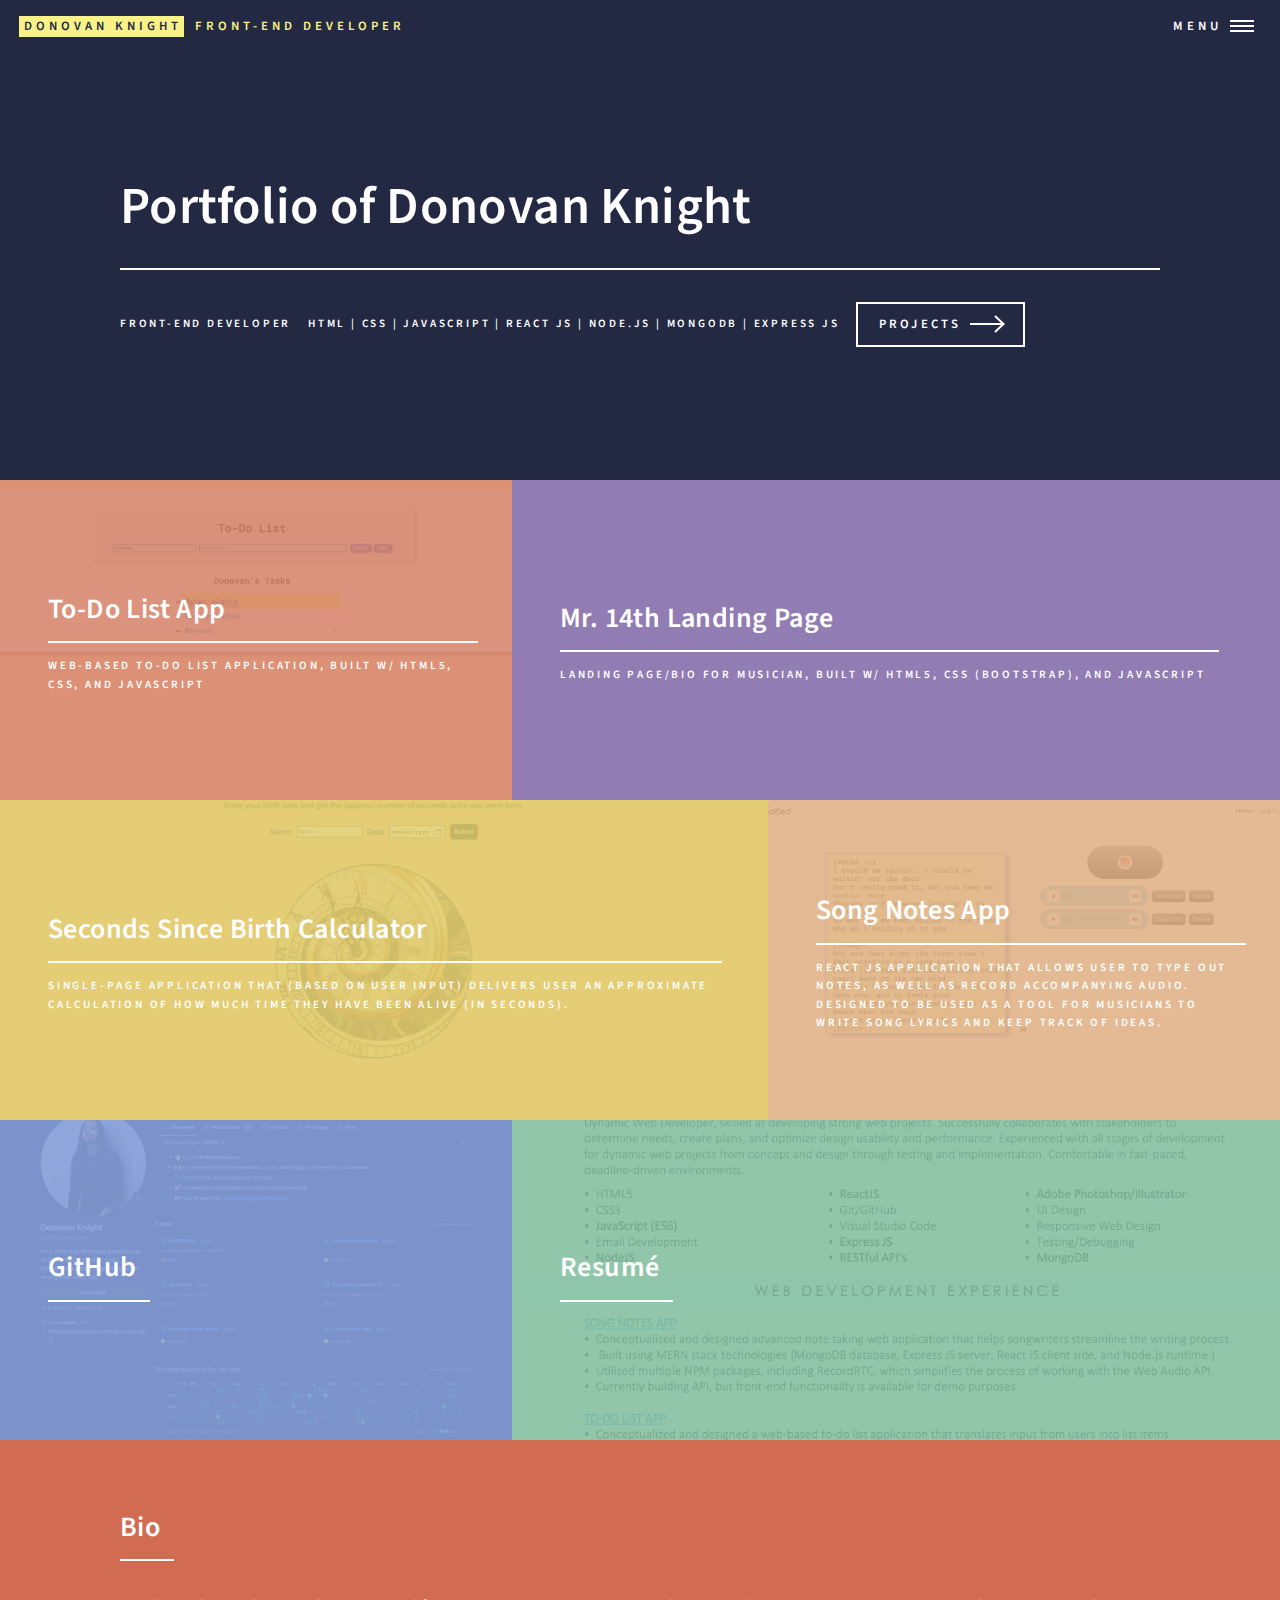
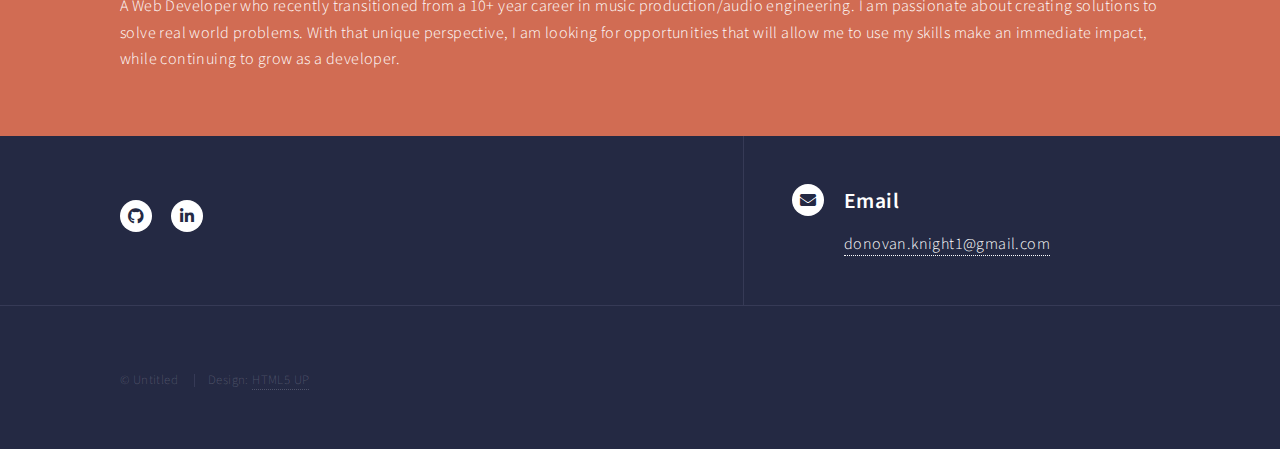
==== commit c3c889ad: "Udated project images, resized banner image for faster load, and updated skill section to reflect ne" ====
--- a/index.html
+++ b/index.html
@@ -67,7 +67,7 @@
           </header>
           <div class="content">
             <p>Front-End Developer</p>
-            <p><strong>HTML | CSS | JavaScript | React JS</strong></p>
+            <p><strong>HTML | CSS | JavaScript | React JS | Node.js | MongoDB | Express JS</strong></p>
             <ul class="actions">
               <li><a href="#one" class="button next scrolly">Projects</a></li>
             </ul>
@@ -149,22 +149,23 @@
           <article>
             <span class="image">
               <img
-                src="images/hip-hop-trivia.png"
+                src="images/song-notes-app.png"
                 alt="hip-hop trivia game screenshot"
               />
             </span>
             <header class="major">
               <h3>
                 <a
-                  href="https://dkthedev.com/hip-hop-trivia-game/"
-                  target="_blank"
-                  class="link"
-                  >Hip-Hop Trivia Game</a
-                >
-              </h3>
-              <p>
-                Single-page Hip-hop themed trivia game created by pulling
-                questions from the JService API.
+                  href="https://dkthedev.com/song-notes-app/"
+                  target="_blank"
+                  class="link"
+                  >Song Notes App</a
+                >
+              </h3>
+              <p>
+                React JS application that allows user to type out notes, as well
+                as record accompanying audio. Designed to be used as a tool for
+                musicians to write song lyrics and keep track of ideas.
               </p>
             </header>
           </article>
@@ -185,7 +186,7 @@
           </article>
           <article>
             <span class="image">
-              <img src="images/resume-8-4-2.jpg" alt="Resumé" />
+              <img src="images/resume.png" alt="Resumé" />
             </span>
             <header class="major">
               <h3>
@@ -207,8 +208,9 @@
               <h2>Bio</h2>
             </header>
             <p>
-              A Front-End Developer who recently transitioned from a decade-long
-              career in music production. Bringing a unique perspective, I am
+              A Web Developer who recently transitioned from a 10+ year
+              career in music production/audio engineering. I am passionate about creating solutions
+              to solve real world problems. With that unique perspective, I am
               looking for opportunities that will allow me to use my skills make
               an immediate impact, while continuing to grow as a developer.
             </p>
--- a/assets/css/main.css
+++ b/assets/css/main.css
@@ -71,6 +71,7 @@
 	-ms-appearance: none;
 	appearance: none;
 }
+
 
 /* Basic */
 
@@ -3380,8 +3381,8 @@
 		-webkit-align-items: center;
 		-ms-align-items: center;
 		align-items: center;
-		background-image: url("/images/Day_1-00316.jpg");
-		background-repeat: no-repeat;
+		background-image: url("https://i.ibb.co/Rz9y9f0/Day-1-00316.jpg");
+		background-position: center center;
 		display: -moz-flex;
 		display: -webkit-flex;
 		display: -ms-flex;
@@ -3484,7 +3485,8 @@
 		#banner.major {
 			height: 75vh;
 			min-height: 30em;
-			max-height: 50em;
+			max-height: 30em;
+			max-width: 100vw;
 		}
 
 			#banner.major.alt {
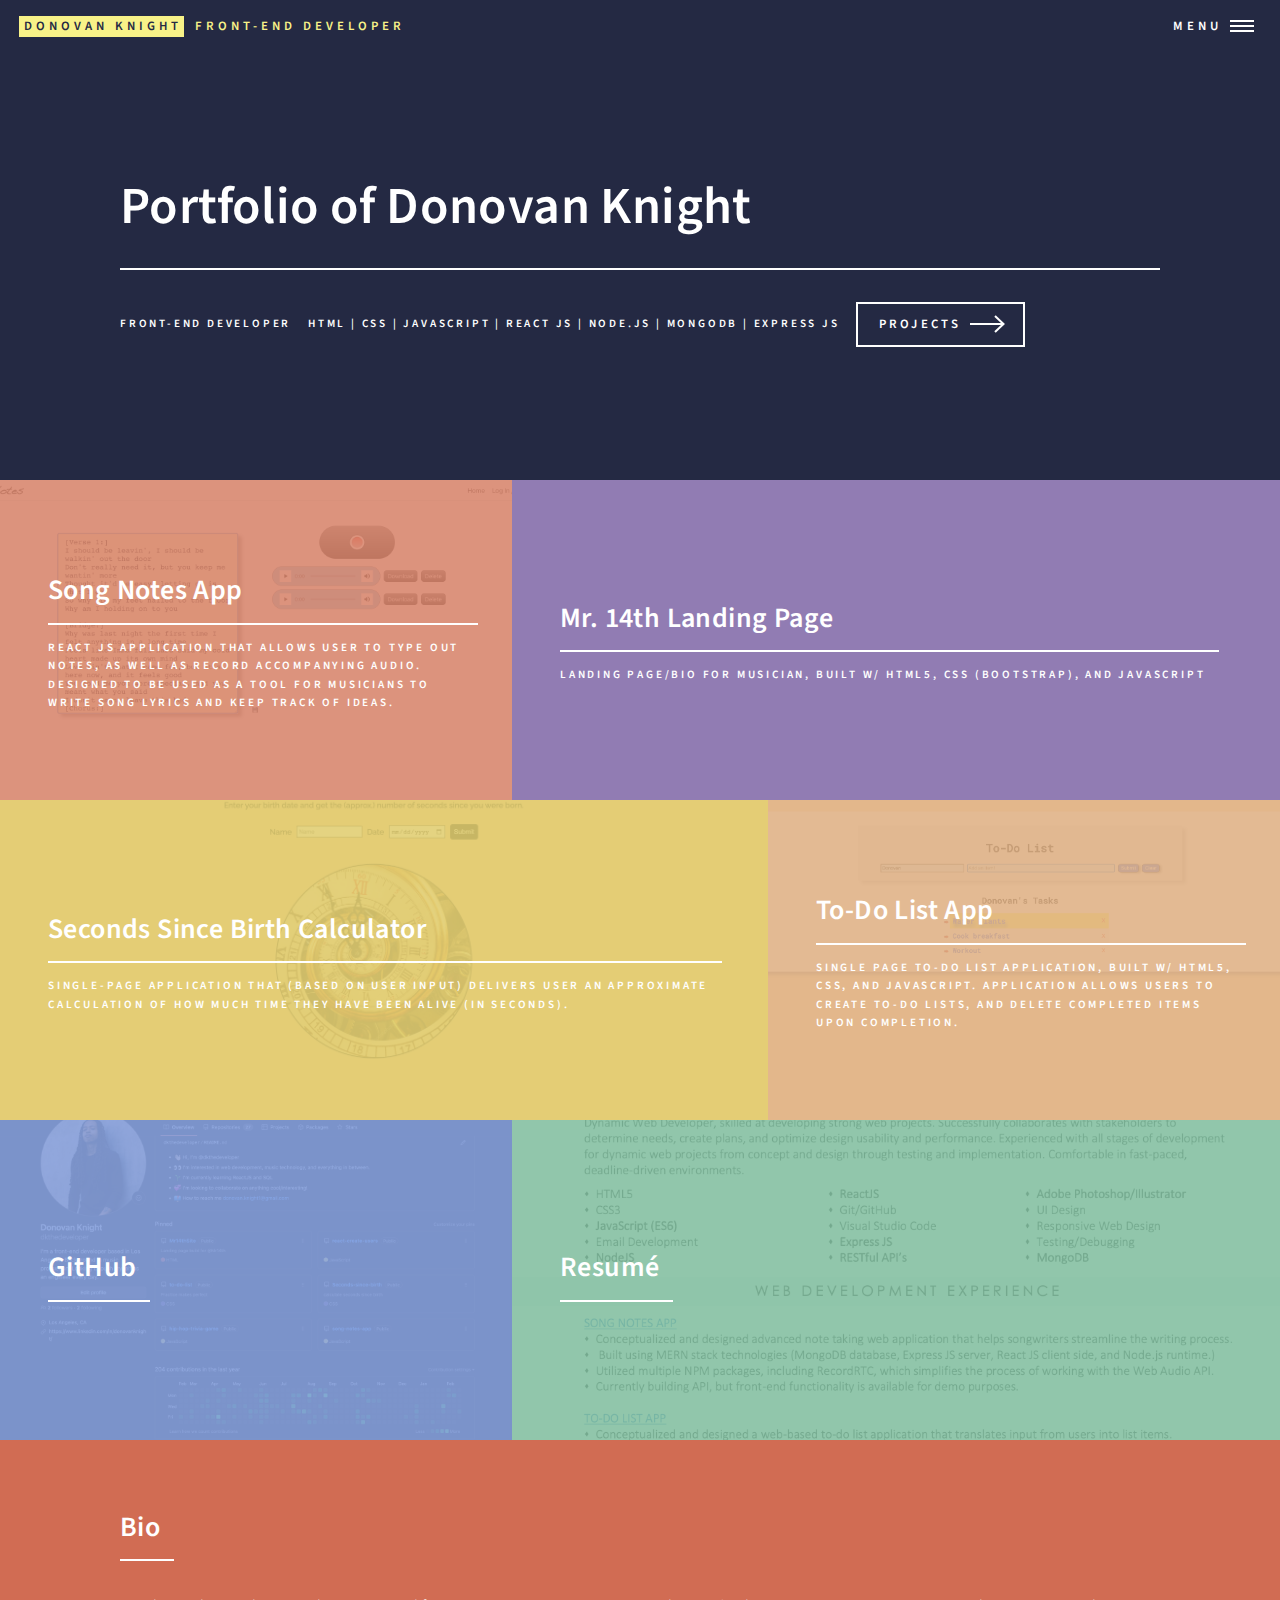
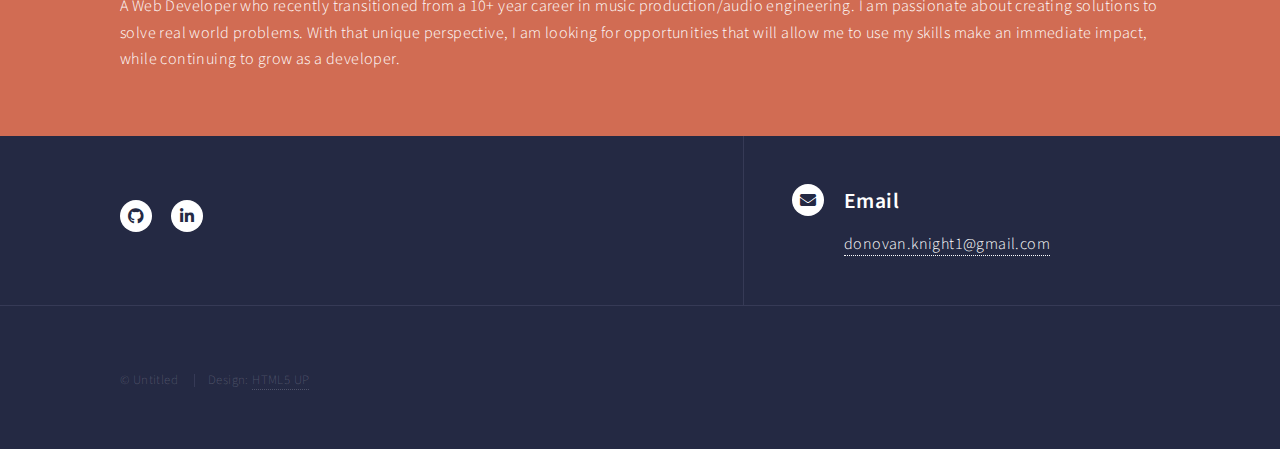
==== commit 1e856046: "Rearranged order of projects" ====
--- a/index.html
+++ b/index.html
@@ -82,8 +82,8 @@
           <article>
             <span class="image">
               <img
-                src="images/to-do-list.png"
-                alt="to-do list app screenshot"
+                src="images/song-notes-app.png"
+                alt="Song Notes app screenshot"
               />
             </span>
             <header class="major">
@@ -92,12 +92,13 @@
                   href="https://dkthedeveloper.github.io/to-do-list/"
                   target="_blank"
                   class="link"
-                  >To-Do List App</a
-                >
-              </h3>
-              <p>
-                Web-based to-do list application, built w/ HTML5, CSS,
-                and JavaScript
+                  >Song Notes App</a
+                >
+              </h3>
+              <p>
+                React JS application that allows user to type out notes, as well
+                as record accompanying audio. Designed to be used as a tool for
+                musicians to write song lyrics and keep track of ideas.
               </p>
             </header>
           </article>
@@ -149,8 +150,8 @@
           <article>
             <span class="image">
               <img
-                src="images/song-notes-app.png"
-                alt="hip-hop trivia game screenshot"
+              src="images/to-do-list.png"
+              alt="to-do list app screenshot"
               />
             </span>
             <header class="major">
@@ -159,13 +160,12 @@
                   href="https://dkthedev.com/song-notes-app/"
                   target="_blank"
                   class="link"
-                  >Song Notes App</a
-                >
-              </h3>
-              <p>
-                React JS application that allows user to type out notes, as well
-                as record accompanying audio. Designed to be used as a tool for
-                musicians to write song lyrics and keep track of ideas.
+                  >To-Do List App</a
+                >
+              </h3>
+              <p>
+                Single page to-do list application, built w/ HTML5, CSS,
+                and JavaScript. Application allows users to create to-do lists, and delete completed items upon completion.
               </p>
             </header>
           </article>
@@ -191,7 +191,7 @@
             <header class="major">
               <h3>
                 <a
-                  href="images/Donovan-Knight-Resume-8-4-no-phone.pdf"
+                  href="images/Donovan Knight Resume (web dev no-phone).pdf"
                   target="_blank"
                   class="link"
                   >Resumé</a
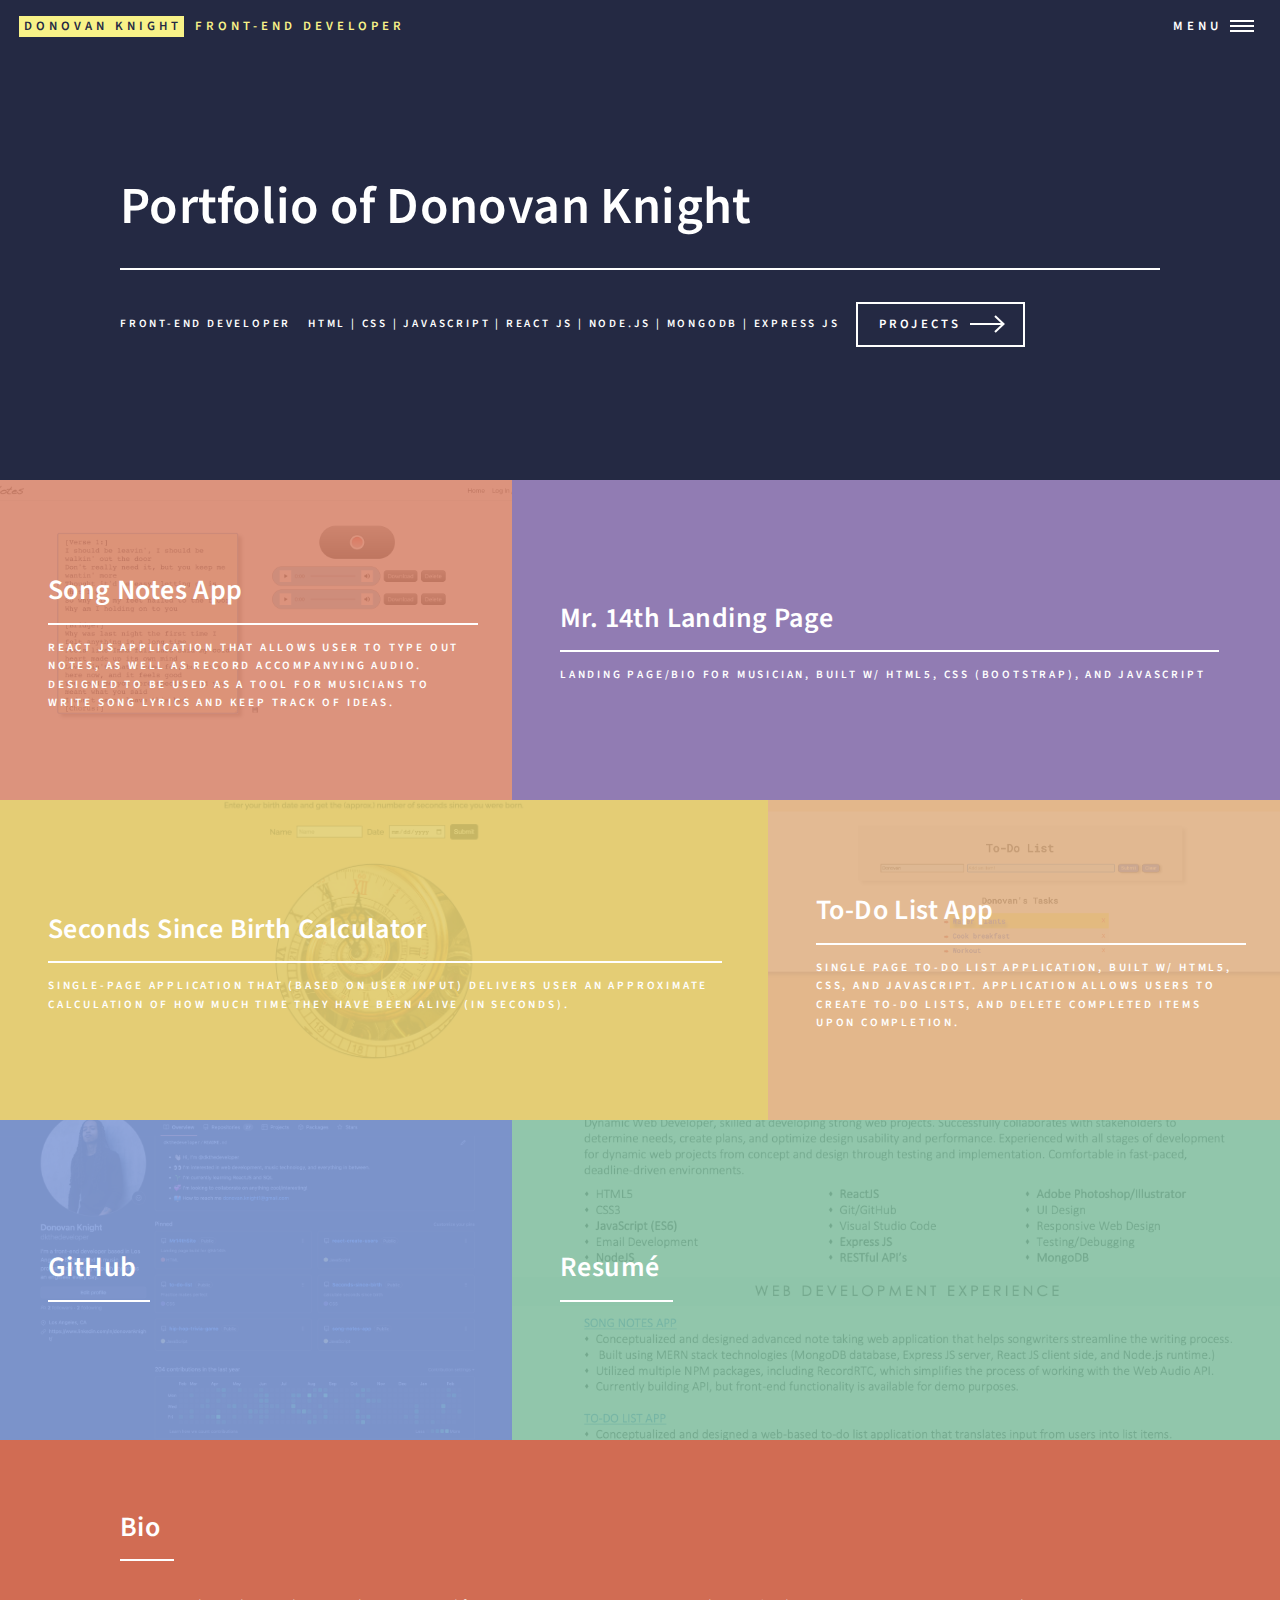
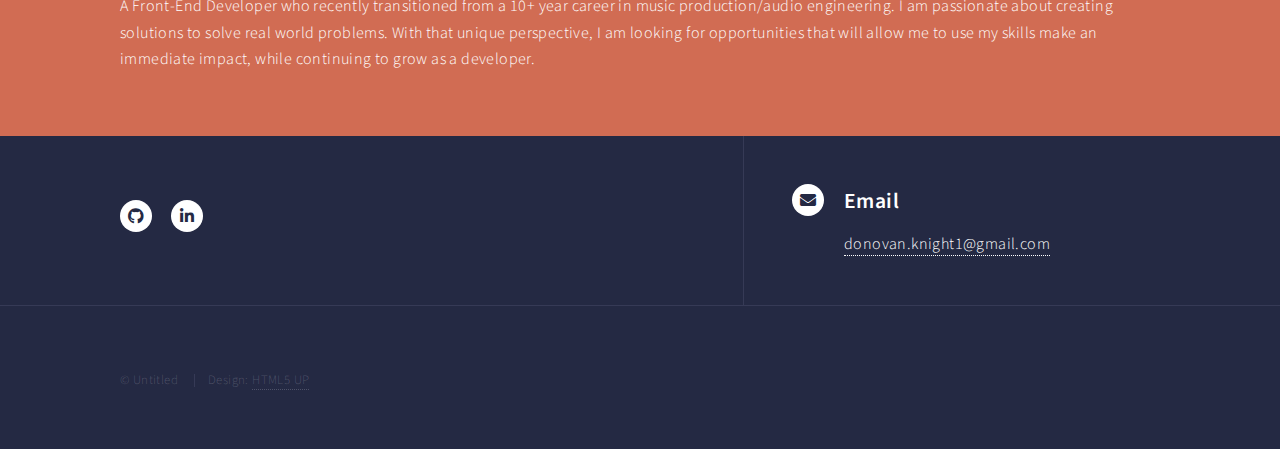
==== commit be6f7714: "Title fix" ====
--- a/index.html
+++ b/index.html
@@ -89,7 +89,7 @@
             <header class="major">
               <h3>
                 <a
-                  href="https://dkthedeveloper.github.io/to-do-list/"
+                  href="./songnotesinfo.html"
                   target="_blank"
                   class="link"
                   >Song Notes App</a
@@ -157,7 +157,7 @@
             <header class="major">
               <h3>
                 <a
-                  href="https://dkthedev.com/song-notes-app/"
+                  href="https://dkthedev.com/to-do-list/"
                   target="_blank"
                   class="link"
                   >To-Do List App</a
@@ -208,7 +208,7 @@
               <h2>Bio</h2>
             </header>
             <p>
-              A Web Developer who recently transitioned from a 10+ year
+              A Front-End Developer who recently transitioned from a 10+ year
               career in music production/audio engineering. I am passionate about creating solutions
               to solve real world problems. With that unique perspective, I am
               looking for opportunities that will allow me to use my skills make
